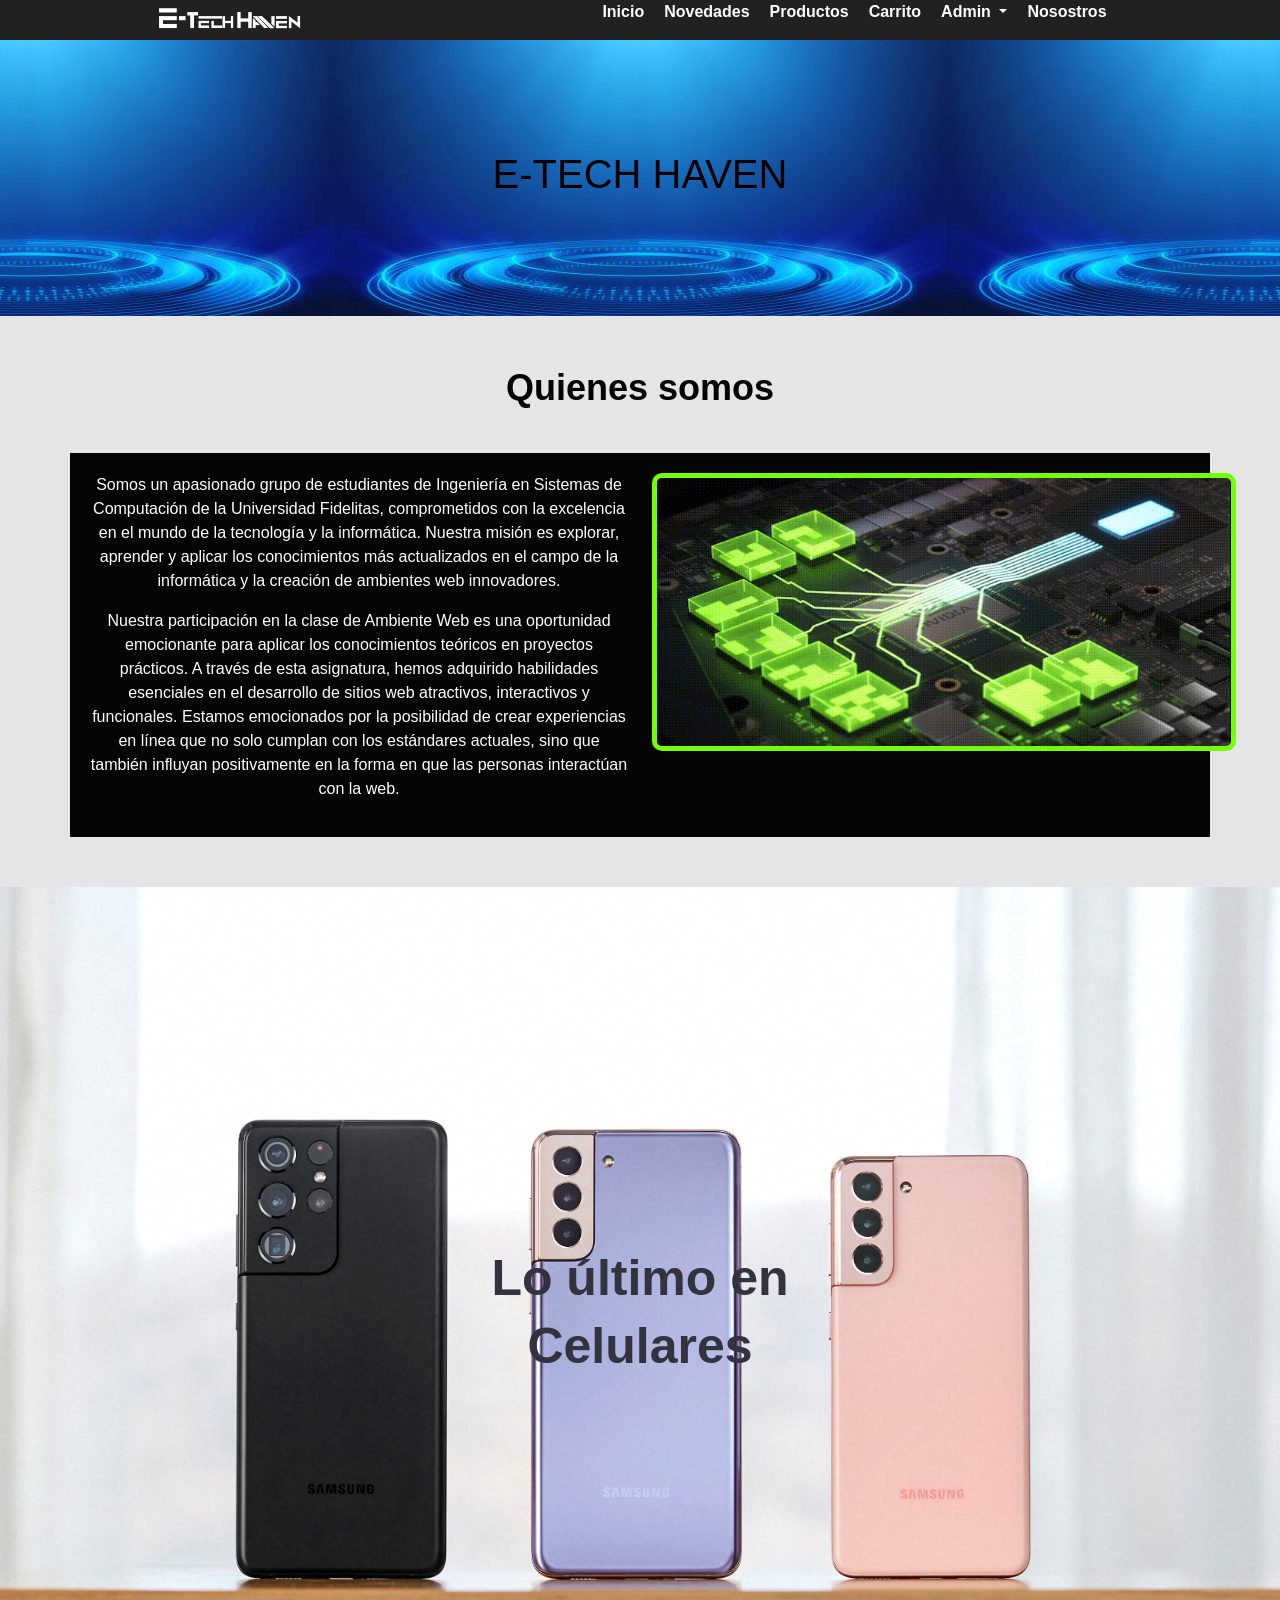
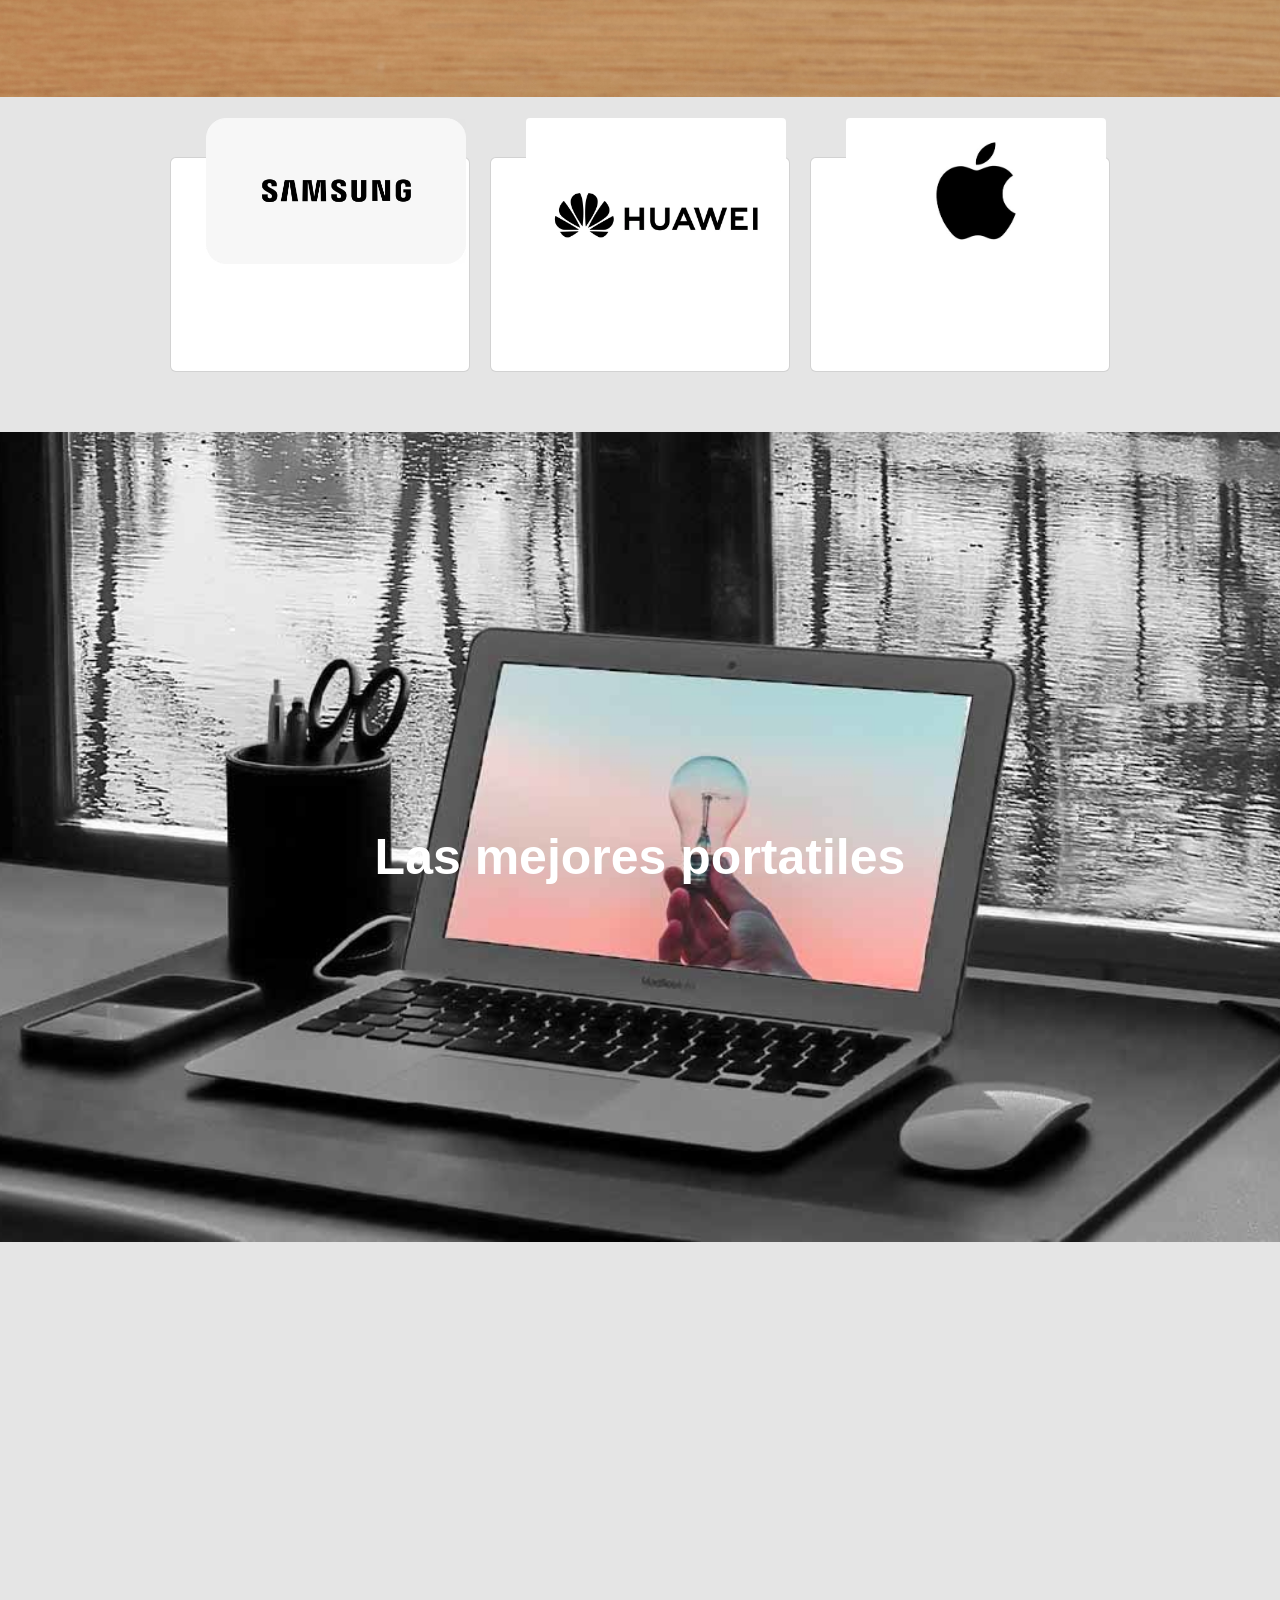
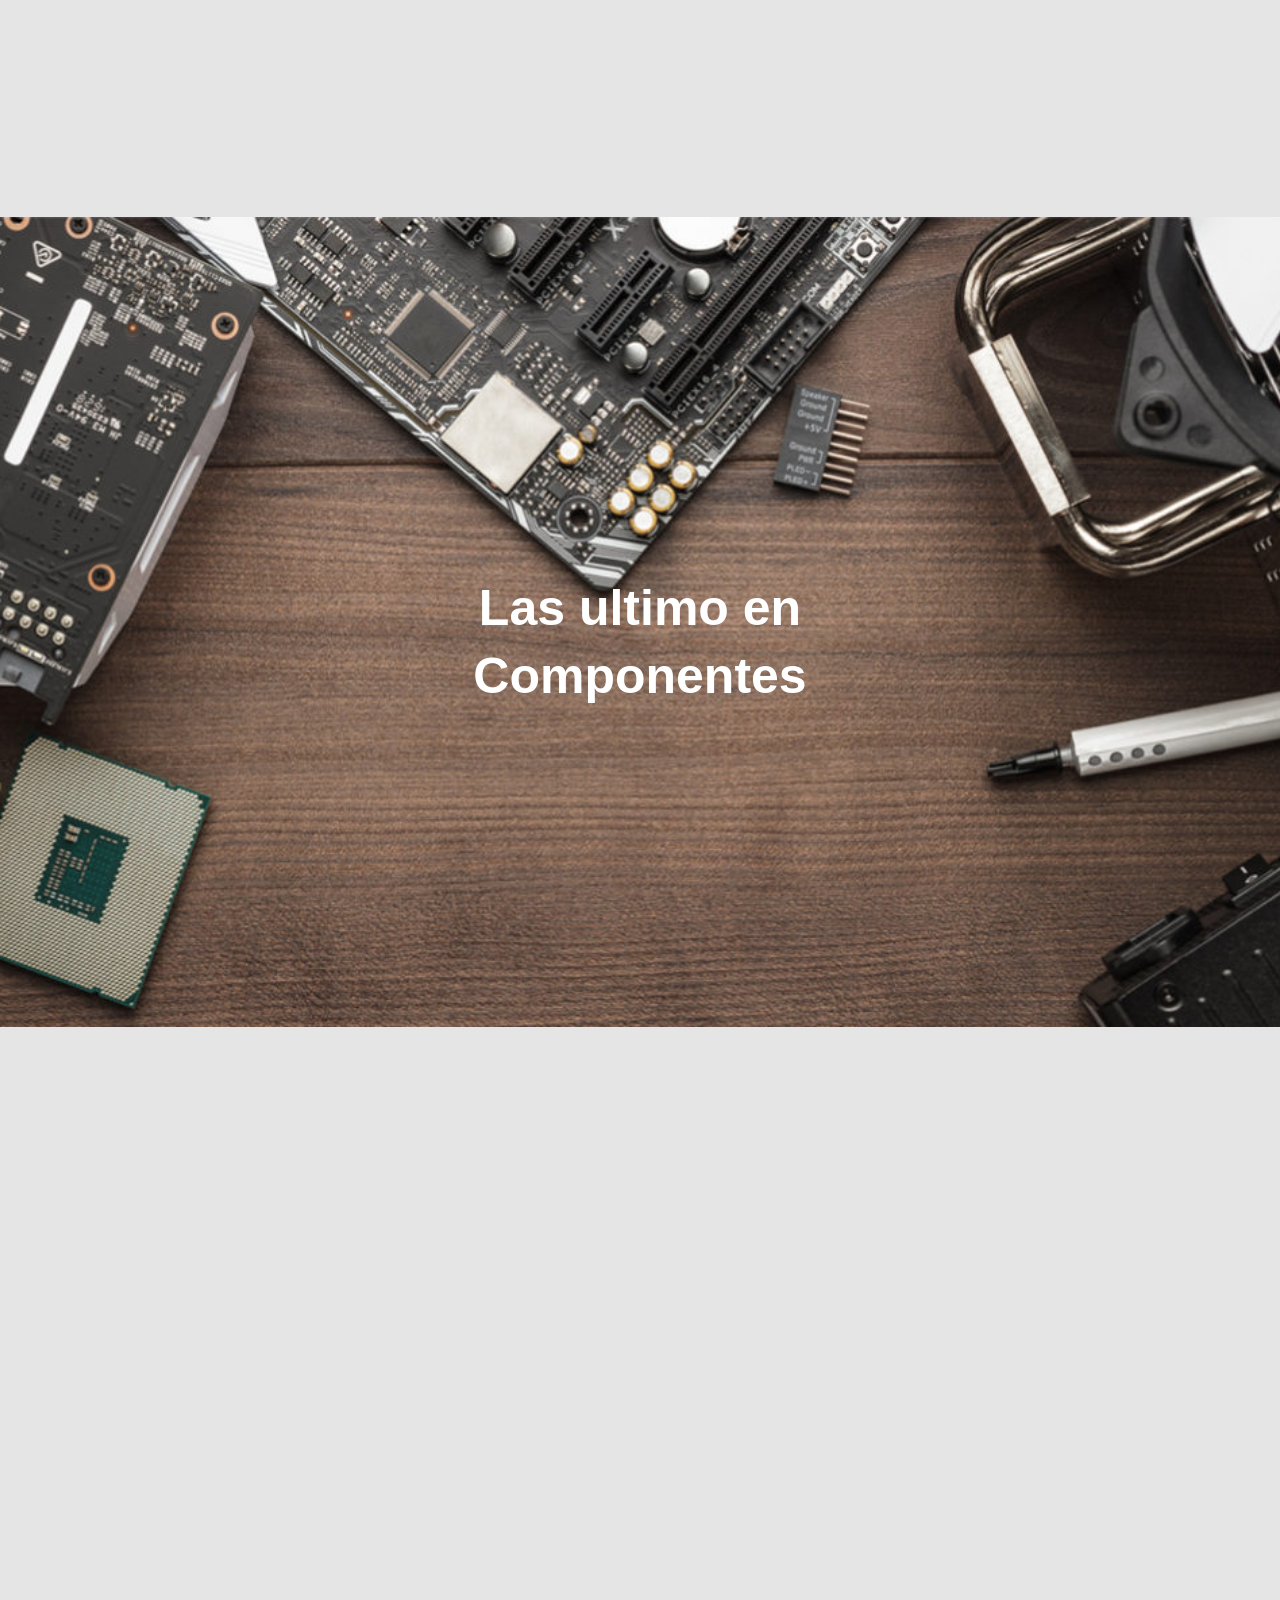
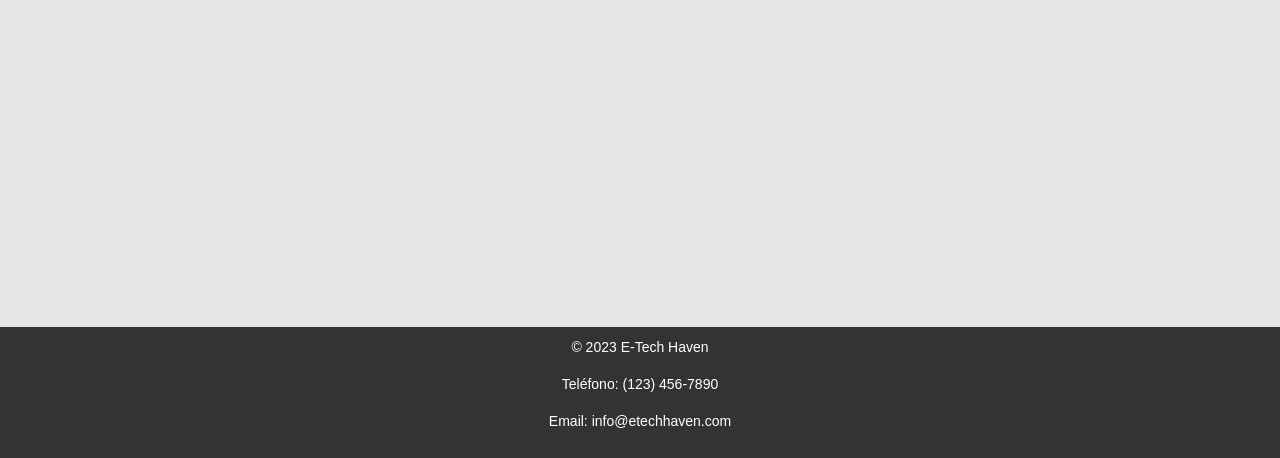
==== index.html @ 0e8ee2e8 "." ====
<!DOCTYPE html>
<html>

<head>
    <meta charset="UTF-8">
    <meta name="viewport" content="width=device-width, initial-scale=1.0">
    <title>E-TECH HAVEN</title>
    <link href="https://cdn.jsdelivr.net/npm/bootstrap@5.3.2/dist/css/bootstrap.min.css" rel="stylesheet"
        integrity="sha384-T3c6CoIi6uLrA9TneNEoa7RxnatzjcDSCmG1MXxSR1GAsXEV/Dwwykc2MPK8M2HN" crossorigin="anonymous">
    <link rel="stylesheet" href="css/style.css">
</head>

<body>
    <header>
        <nav>
            <div class="logo">
                <img src="images/logo.png" alt="Logo">
            </div>
            <ul class="menu">
                <li><a href="index.html">Inicio</a></li>
                <li><a href="novedadez.html">Novedades</a></li>
                <li><a href="mostrar_productos.php">Productos</a></li>
                <li><a href="carrito.php">Carrito</a></li>
                <li class="nav-item dropdown">
                    <a class="nav-link dropdown-toggle" href="#" role="button" data-bs-toggle="dropdown"
                        aria-expanded="false">
                        Admin
                    </a>
                    <ul class="dropdown-menu">
                        <li><a class="dropdown-item" href="productos.php">Productos</a></li>
                        <li><a class="dropdown-item" href="categorias.php">Categorias</a></li>
                    </ul>
                </li>
                <li><a href="nosostros.html">Nosostros</a></li>
            </ul>
        </nav>
    </header>

    
    <section class="slide">
        <div class="slide-content">
            <h1>E-TECH HAVEN</h1>
        </div>
    </section>
    <section class="about">
        <h2>Quienes somos</h2>
        <br>
        <div class="container">
            <div class="row">
                <div class="col-6">
                    <p>Somos un apasionado grupo de estudiantes de Ingeniería en Sistemas de Computación de la
                        Universidad Fidelitas, comprometidos con la excelencia en el mundo de la tecnología y la
                        informática. Nuestra misión es explorar, aprender y aplicar los conocimientos más actualizados
                        en el campo de la informática y la creación de ambientes web innovadores.</p>
                    <p>Nuestra participación en la clase de Ambiente Web es una oportunidad emocionante para aplicar los
                        conocimientos teóricos en proyectos prácticos. A través de esta asignatura, hemos adquirido
                        habilidades esenciales en el desarrollo de sitios web atractivos, interactivos y funcionales.
                        Estamos emocionados por la posibilidad de crear experiencias en línea que no solo cumplan con
                        los estándares actuales, sino que también influyan positivamente en la forma en que las personas
                        interactúan con la web.</p>
                </div>
                <div class="col-6">
                    <img src="images/gif.gif" alt="">
                </div>
            </div>
        </div>
    </section>
    <section>
        <div class="telefono">
            <br>
            <br>
            <h1>Lo último en</h1>
            <h1>Celulares</h1>
        </div>
    </section>
    <section class="boxt">
        <div class="containert">
            <div class="card">
                <div class="imgBx">
                    <img src="images/samsung.png" alt="">
                </div>
                <div class="content">
                    <p>
                        Estos dispositivos son conocidos por su diseño elegante,
                        innovadoras características tecnológicas y pantallas de alta resolución.
                    </p>
                    <p>
                        Samsung ofrece una amplia gama de modelos, desde teléfonos insignia de gama alta hasta opciones
                        más asequibles.
                    </p>
                </div>
            </div>

            <div class="card">
                <div class="imgBx">
                    <img src="images/huawei.png" alt="">
                </div>
                <div class="content">
                    <p>
                        Estos teléfonos son conocidos por su innovación tecnológica y una amplia variedad de
                        características.
                        Se destacan por su énfasis en la fotografía, con cámaras de alta capacidades avanzadas de
                        procesamiento de imágenes.
                    </p>
                </div>
            </div>

            <div class="card">
                <div class="imgBx">
                    <img src="images/apple.png" alt="">
                </div>
                <div class="content">
                    <p>
                        Los iPhones son conocidos por su diseño elegante y su sistema operativo exclusivo, iOS.
                        Estos dispositivos son ampliamente reconocidos por su calidad de construcción, hardware de alto
                        rendimiento y una amplia gama de características que hacen que sean muy populares en todo el
                        mundo.
                    </p>
                </div>
            </div>
        </div>
    </section>
    <section>
        <div class="portatil">
            <br>
            <br>
            <h1>Las mejores portatiles</h1>
        </div>
    </section>
    <section class="hero-section">
        <div class="port-grid">
            <a class="port" href="#">
                <div class="port__background"
                    style="background-image: url(https://static.brusheezy.com/system/resources/previews/000/004/863/non_2x/hp-logo-photoshop-psds.jpg)">
                </div>
                <div class="port__content">
                    <h3 class="port__heading"></h3>
                </div>
            </a>
            <a class="port" href="#">
                <div class="port__background"
                    style="background-image: url(https://w0.peakpx.com/wallpaper/492/146/HD-wallpaper-lenovo-black-logo-black-n-white-lenovo-logo-lenovo-type-logo-white-logo.jpg)">
                </div>
                <div class="port__content">
                    <h3 class="port__heading"></h3>
                </div>
            </a>
            <a class="port" href="#">
                <div class="port__background"
                    style="background-image: url(https://i.dell.com/sites/csimages/App-Merchandizing_esupport_flatcontent_Images/all/dell-logo-screen.png)">
                </div>
                <div class="port__content">
                    <h3 class="port__heading"></h3>
                </div>
                </li>
                <a class="port" href="#">
                    <div class="port__background"
                        style="background-image: url(https://images-wixmp-ed30a86b8c4ca887773594c2.wixmp.com/f/1a00b67a-b94a-48a9-9a35-ba46993c0dc3/d21wttr-677eedcc-be12-4f4b-8947-de6a62394915.png?token=eyJ0eXAiOiJKV1QiLCJhbGciOiJIUzI1NiJ9.[base64].oIhrZxisJorrKA6gY7p1yDkV8rWsJMSzm_G8IvUXMno)">
                    </div>
                    <div class="port__content">
                        <h3 class="port__heading"></h3>
                    </div>
                </a>
                <div>
    </section>
    <section>
        <div class="componentes">
            <br>
            <br>
            <h1>Las ultimo en </h1>
            <h1>Componentes</h1>
        </div>
    </section>

    <section class="galeria">
        <br>
        <br>
        <br>
        <br>
        <br>
        <br>
        <br>
        <br>
        <br>
        <br>

        <div class="box">
            <span style="--i:1;"><img
                    src="https://i0.wp.com/i.ibb.co/CH8rZbj/AMD-RYZEN-5-4500-WITH-WRAITH-STEALTH-CO-3-RD-3-6-GHZ.jpg?resize=10000&w=10000"
                    alt=""></span>
            <span style="--i:2;"><img
                    src="https://i2.wp.com/i.ibb.co/1z81qj5/Nz-U4-Y2-Rl-OD-1000x1000-1.jpg?resize=10000&w=10000"
                    alt=""></span>
            <span style="--i:3;"><img
                    src="https://i2.wp.com/i.ibb.co/x3hm78x/HD-INTERNO-1-TB-3-5-WD-BLUE-WD10-EZEX.webp?resize=10000&w=10000"
                    alt=""></span>
            <span style="--i:4;"><img
                    src="https://i2.wp.com/i.ibb.co/m4nKQhn/71-KNva9w-Gu-L-AC-UL600-SR600-600-1.jpg?resize=10000&w=10000"
                    alt=""></span>
            <span style="--i:5;"><img
                    src="https://i2.wp.com/i.ibb.co/L0ymPcN/ee4519755284197fb566e19645b4f3e0.jpg?resize=10000&w=10000"
                    alt=""></span>
            <span style="--i:6;"><img
                    src="https://i0.wp.com/i.ibb.co/HzF9gcS/patriot-memoria-ram-viper-steel-cl18-64gb-2x32gb-ddr4-3200mhz.jpg?resize=10000&w=10000"
                    alt=""></span>
            <span style="--i:7;"><img src="https://www.techzilla.cr/wp-content/uploads/2023/01/TV0981.jpg"
                    alt=""></span>
            <span style="--i:8;"><img
                    src="https://i2.wp.com/i.ibb.co/2508fSc/FUENTE-DE-PODER-COOLER-MASTER-GOLG-700-W-80-GOLD-ATX.webp?resize=10000&w=10000"
                    alt=""></span>
        </div>
    </section>
    </section>
    <footer class="footer">
        <p>&#169; 2023 E-Tech Haven</p>
        <p>Teléfono: (123) 456-7890</p>
        <p>Email: info@etechhaven.com</p>
    </footer>

    <script src="https://cdn.jsdelivr.net/npm/bootstrap@5.3.2/dist/js/bootstrap.bundle.min.js"
        integrity="sha384-C6RzsynM9kWDrMNeT87bh95OGNyZPhcTNXj1NW7RuBCsyN/o0jlpcV8Qyq46cDfL"
        crossorigin="anonymous"></script>
</body>

</html>
---- css/style.css ----
* {
    margin: 0;
    padding: 0;
    box-sizing: border-box;
}

body {
    font-family: Verdana, Geneva, Tahoma, sans-serif;
    background-color: rgba(229,229,229, 1);
}

header {
    background-color: #222020;
    color: #ffffff;
}

nav {
    padding: 0 20px;
    display: flex;
    justify-content: space-around;
    align-items: center;
}

.logo img {
    width: 150px;
}

.menu {
    list-style: none;
    display: flex;
    justify-content: center;
}

.menu li {
    margin-right: 20px;
}

.menu a {
    text-decoration: none;
    color: #ffffff;
    font-weight: bold;
}

.dropdown-menu {
    display: none;
    position: absolute;
    background-color: #333;
    min-width: 160px;
    z-index: 1;
  }
  
  .dropdown-menu a {
    color: #fff;
    padding: 12px;
    display: block;
    text-decoration: none;
  }
  
  .dropdown:hover .dropdown-menu {
    display: block;
  }

.slide {
    background-image: url('../images/fndo.png');
    background-position: center;
    color: #000000;
    text-align: center;
    padding: 100px 0;
}

.slide-content {
    margin: 0;
    padding: 10px;
}

.about {
    padding: 50px;
    text-align: center;
}

.container {
    background-color: #050505;
    padding: 20px;
    display: flex;
    justify-content: center;
    align-items: center;
}

.col-6 {
    color: #ffffff;
    text-align: center;
}

.col-6 img {
    width: 584px;
    height: 278px;
    border-radius: 10px;
    border: 5px solid #73ff00;
}

.telefono {
    background-image: url('../images/telefono.png');
    background-size: cover;
    background-position: center;
    text-align: center;
    height: 90vh;
    display: flex;
    flex-direction: column;
    justify-content: center;
    align-items: center;
    color: #fff;
}

.telefono h1 {
    font-size: 50px;
    font-weight: bold;
    color: #33323f;

}

.portt {
    color: #ffffff;
    display: flex;
    justify-content: center;
    align-items: center;
    height: 80vh;
}

.boxt {
    display: flex;
    justify-content: center;
    align-items: center;
    background: rgba(229,229,229, 1);
}

.containert {
    position: relative;
    width: 1100px;
    display: flex;
    justify-content: center;
    align-items: center;
    flex-wrap: wrap;
    padding: 30px;
}
.containert .card {
    position: relative;
    max-width: 300px;
    height: 215px;
    background-color: #ffffff;
    margin: 30px 10px;
    padding: 20px 15px;
    display: flex;
    flex-direction: column;
    box-shadow: 0 5px 202px rgba(0,0,0,0,5);
    transition: 0.3s ease-in-out;
}
.containert .card:hover {
    height: 420px;
}
.containert .card .imgBx {
    position: relative;
    width: 260px;
    height: 260px;
    top: -60px;
    left: 20px;
    z-index: 1;
    box-shadow: 0 5px 20px rgba(0,0,0,0,5);
}
.containert .card .imgBx img {
    max-width: 100%;
    border-radius: 4px;
}
.containert .card .content {
    position: relative;
    margin-top: -140px;
    padding: 10px 15px;
    text-align: center;
    color: #111;
    visibility: hidden;
    opacity: 0;
    transition: 0.3s ease-in-out;
}
.containert .card:hover .content {
    visibility: visible;
    opacity: 1;
    margin-top: -40px;
    transition-delay: 0.3s;
}

.portatil {
    background-image: url('../images/portatil.png');
    background-size: cover;
    background-position: center;
    text-align: center;
    height: 90vh;
    display: flex;
    flex-direction: column;
    justify-content: center;
    align-items: center;
    color: #fff;
}

.portatil h1 {
    font-size: 50px;
    font-weight: bold;
    color: #ffffff;

}

.hero-section{
    --background-dark: #2d3548;
    --text-light: rgba(255,255,255,0.6);
    --text-lighter: rgba(255,255,255,0.9);
    --spacing-s: 8px;
    --spacing-m: 16px;
    --spacing-l: 24px;
    --spacing-xl: 32px;
    --spacing-xxl: 64px;
    --width-container: 1200px;
    align-items: flex-start;
    background-image: radial-gradient(circle at 50% 50%, rgba(229,229,229, 1) 20%, rgba(229,229,229, 1));
    display: flex;
    min-height: 100%;
    justify-content: center;
    padding: var(--spacing-xxl) var(--spacing-l);
  }
  
  .port-grid{
    display: grid;
    grid-template-columns: repeat(1, 1fr);
    grid-column-gap: var(--spacing-l);
    grid-row-gap: var(--spacing-l);
    max-width: var(--width-container);
    width: 100%;
  }
  
  @media(min-width: 540px){
    .port-grid{
      grid-template-columns: repeat(2, 1fr); 
    }
  }
  
  @media(min-width: 960px){
    .port-grid{
      grid-template-columns: repeat(4, 1fr); 
    }
  }
  
  .port{
    list-style: none;
    position: relative;
  }
  
  .port:before{
    content: '';
    display: block;
    padding-bottom: 150%;
    width: 100%;
  }
  
  .port__background{
    background-size: cover;
    background-position: center;
    border-radius: var(--spacing-l);
    bottom: 0;
    filter: brightness(0.75) 
    saturate(1.2) contrast(0.85);
    left: 0;
    position: absolute;
    right: 0;
    top: 0;
    transform-origin: center; transform: scale(1) translateZ(0);
    transition: 
      filter 200ms linear,
      transform 200ms linear;
  }
  
  .port:hover .port__background{
    transform: scale(1.05) translateZ(0);
  }
  
  .port-grid:hover > .port:not(:hover) .port__background{
    filter: brightness(0.5) saturate(0) contrast(1.2) blur(20px);
  }
  
  .port__content{
    left: 0;
    padding: var(--spacing-l);
    position: absolute;
    top: 0;
  }
  
  .port__category{
    color: var(--text-light);
    font-size: 0.9rem;
    margin-bottom: var(--spacing-s);
    text-transform: uppercase;
  }
  
  .port__heading{
    color: var(--text-lighter);
    font-size: 1.9rem;
    text-shadow: 2px 2px 20px rgba(0,0,0,0.2);
    line-height: 1.4;
    word-spacing: 100vw;
  }

  .componentes {
    background-image: url('../images/componentes.png');
    background-size: cover;
    background-position: center;
    text-align: center;
    height: 90vh;
    display: flex;
    flex-direction: column;
    justify-content: center;
    align-items: center;
    color: #fff;
}

.componentes h1 {
    font-size: 50px;
    font-weight: bold;
    color: #ffffff;

}

.galeria {
    display: flex;
    flex-direction: column;
    align-items: center;
    min-height: 100vh;
    background: url(../img/pexels-eberhard-grossgasteiger-1421903.jpg);
    background-size: cover;
}

h2 {
    text-align: center;
    color: #030303;
    font-size: 36px;
    font-weight: bold;
    margin-bottom: 20px;
}


.box {
    position: relative;
    width: 200px;
    height: 200px;
    transform-style: preserve-3d;
    animation: animate 20s linear infinite;
}

@keyframes animate {
    0% {
        transform: perspective(1000px) rotateY(0deg);
    }

    100% {
        transform: perspective(1000px) rotateY(360deg);
    }
}

.box span {
    position: absolute;
    top: 0;
    left: 0;
    width: 100%;
    height: 100%;
    transform-origin: center;
    transform-style: preserve-3d;
    transform: rotateY(calc(var(--i)* 45deg)) translateZ(400px);
    -webkit-box-reflect: below 0px linear-gradient(transparent, transparent, #0004);
}

.box span img {
    position: absolute;
    top: 0;
    left: 0;
    width: 100%;
    height: 100%;
    object-fit: cover;
}

.footer{
    text-align: center;
    color: #fff;
    background-color: #333333;
    font-size: 14px;
    padding: 10px;
}
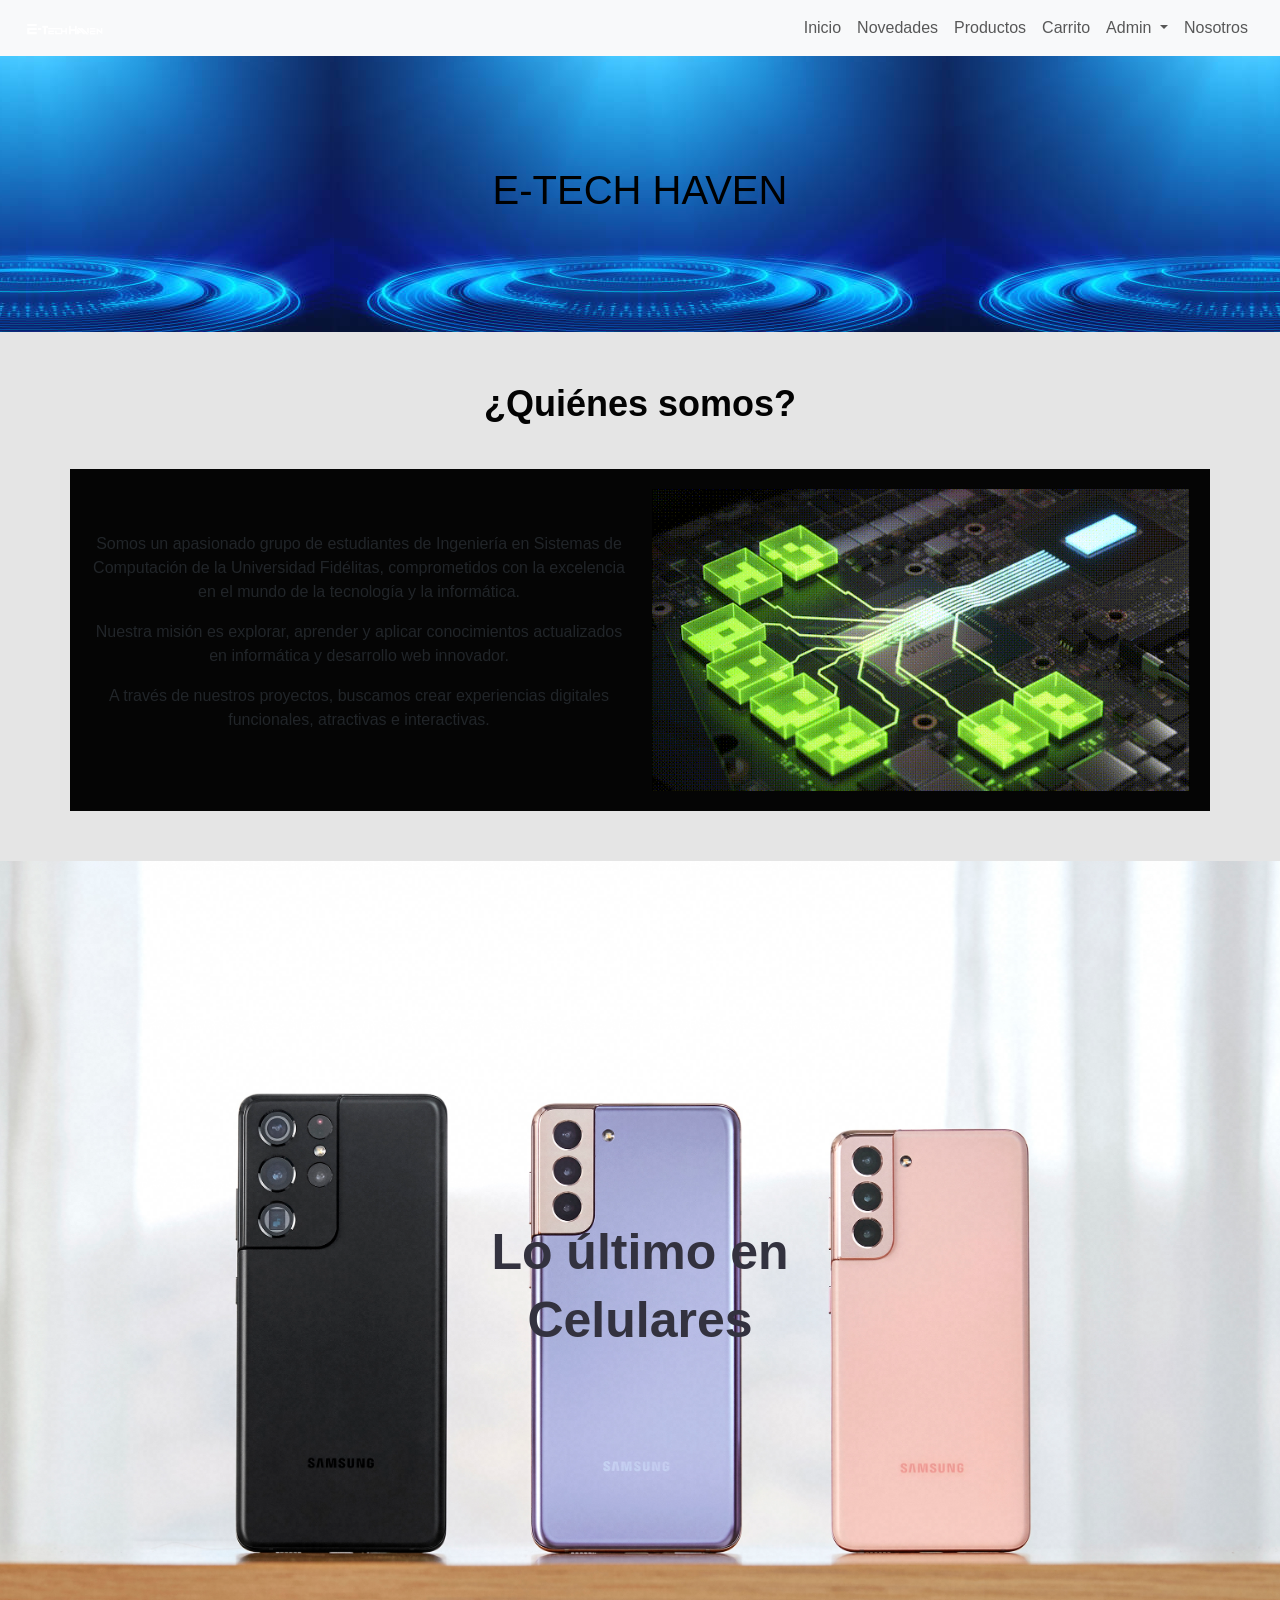
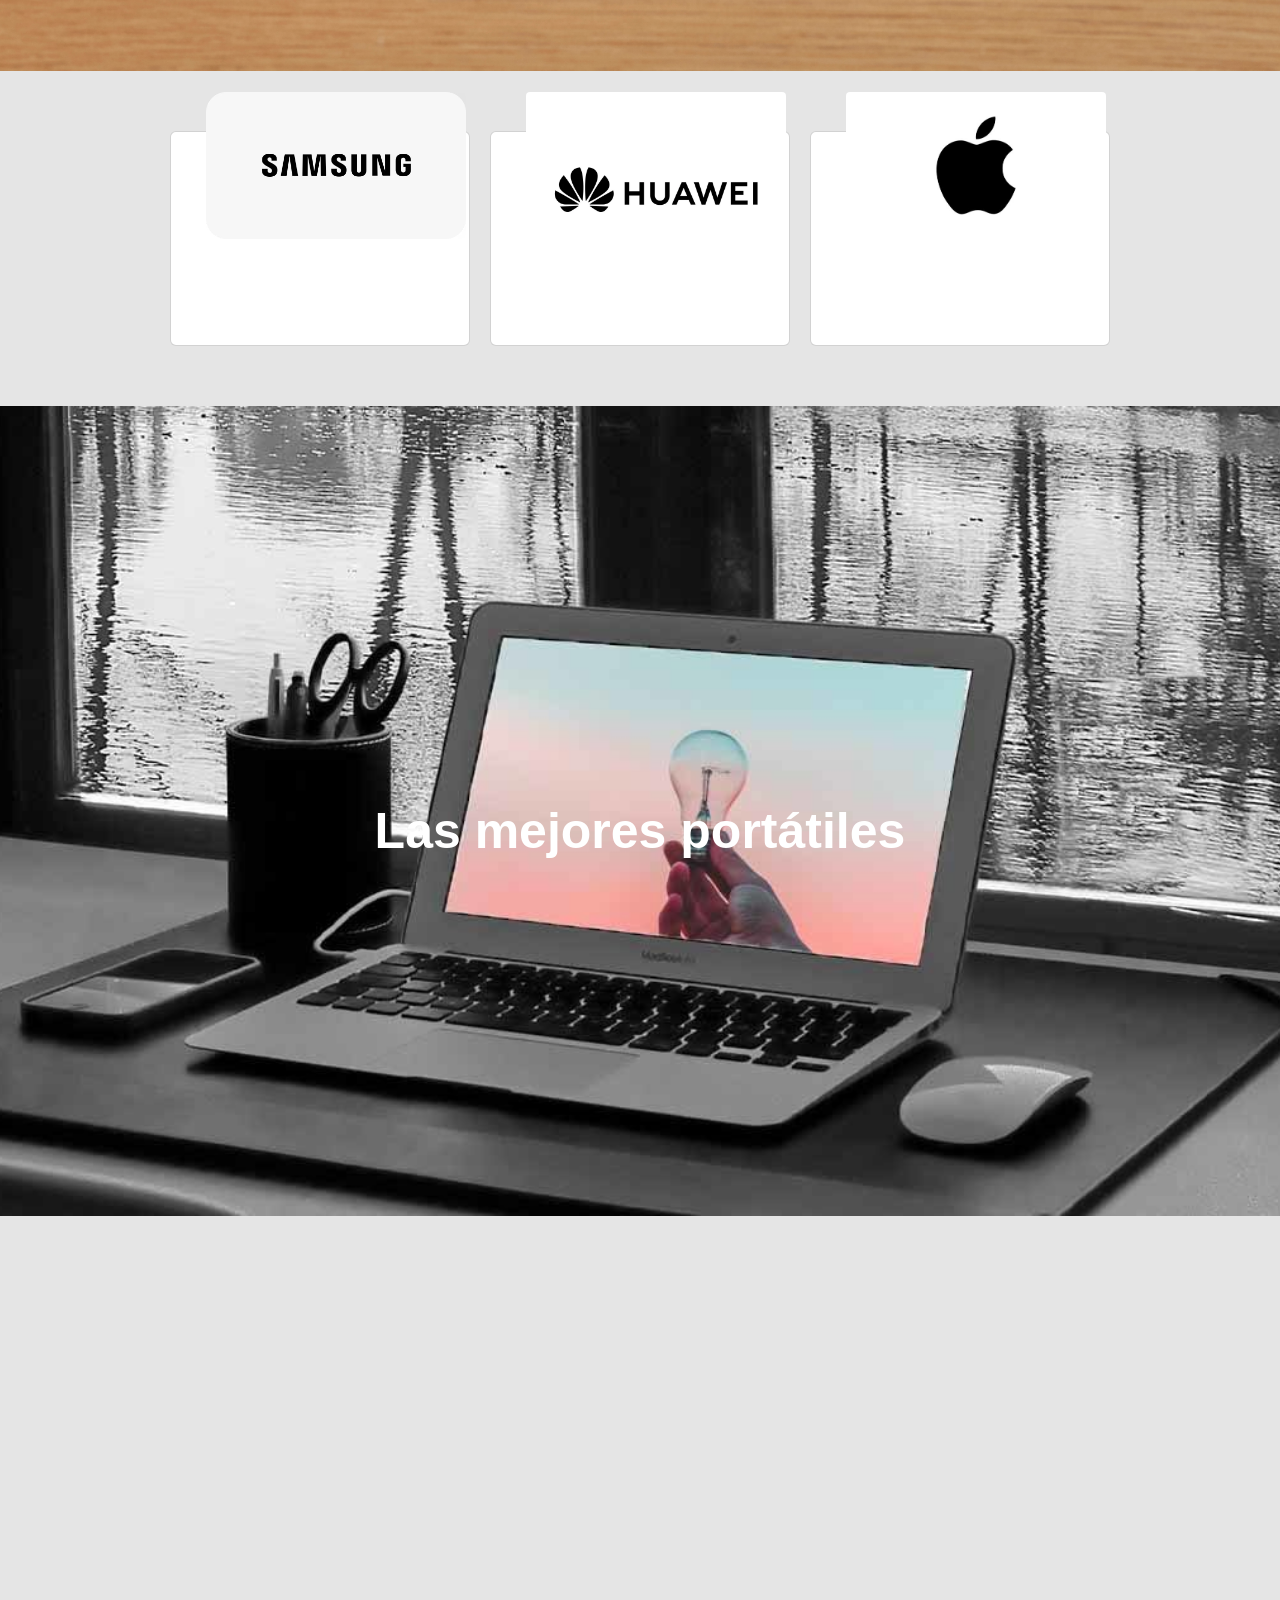
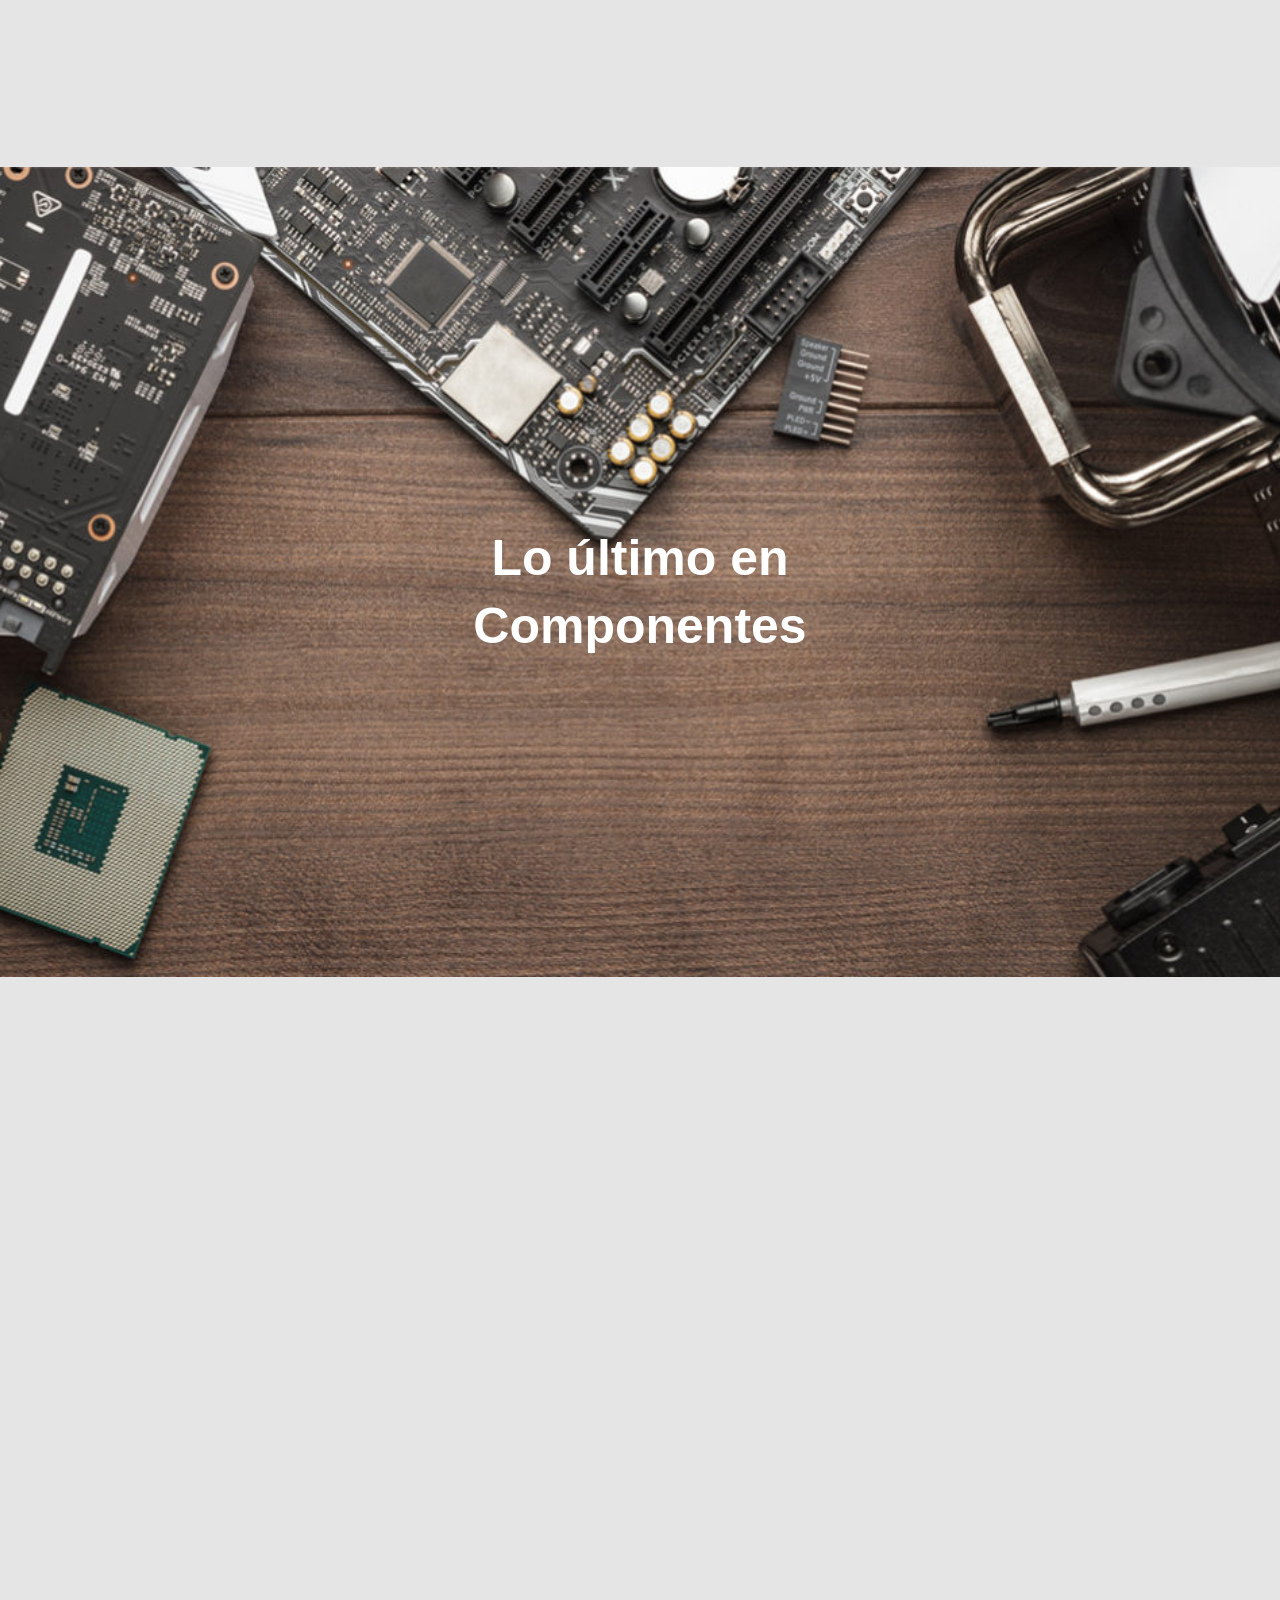
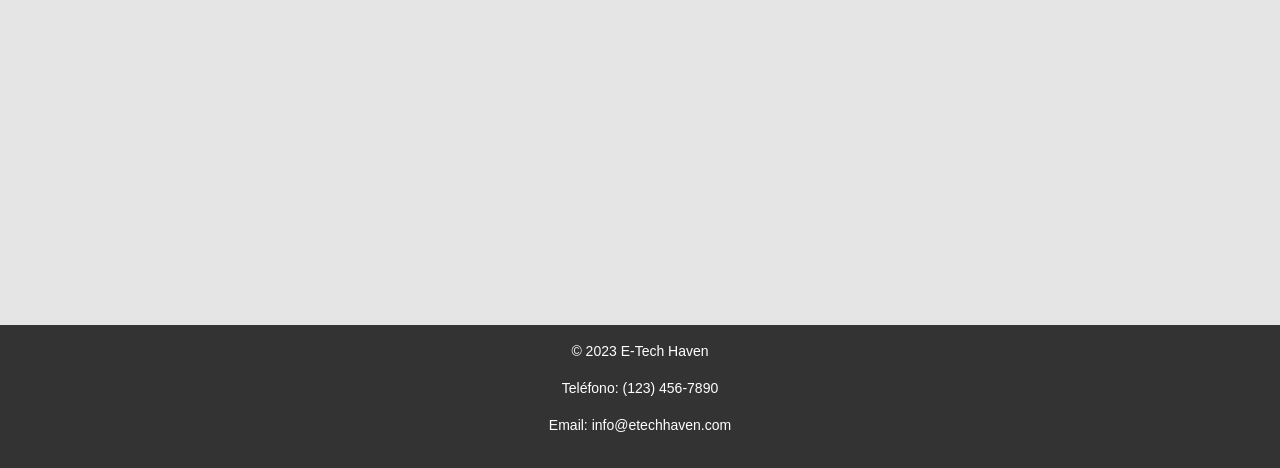
==== commit b6f492e0: "refactor(frontend): replace PHP pages with static HTML views" ====
--- a/index.html
+++ b/index.html
@@ -1,225 +1,314 @@
 <!DOCTYPE html>
-<html>
+<html lang="es">
 
 <head>
     <meta charset="UTF-8">
     <meta name="viewport" content="width=device-width, initial-scale=1.0">
-    <title>E-TECH HAVEN</title>
-    <link href="https://cdn.jsdelivr.net/npm/bootstrap@5.3.2/dist/css/bootstrap.min.css" rel="stylesheet"
-        integrity="sha384-T3c6CoIi6uLrA9TneNEoa7RxnatzjcDSCmG1MXxSR1GAsXEV/Dwwykc2MPK8M2HN" crossorigin="anonymous">
+    <title>E-Tech Haven</title>
+
+    <!-- Bootstrap -->
+    <link href="https://cdn.jsdelivr.net/npm/bootstrap@5.3.2/dist/css/bootstrap.min.css"
+        rel="stylesheet">
+
+    <!-- CSS -->
     <link rel="stylesheet" href="css/style.css">
 </head>
 
 <body>
+
+    <!-- Header -->
     <header>
-        <nav>
-            <div class="logo">
-                <img src="images/logo.png" alt="Logo">
-            </div>
-            <ul class="menu">
-                <li><a href="index.html">Inicio</a></li>
-                <li><a href="novedadez.html">Novedades</a></li>
-                <li><a href="mostrar_productos.php">Productos</a></li>
-                <li><a href="carrito.php">Carrito</a></li>
-                <li class="nav-item dropdown">
-                    <a class="nav-link dropdown-toggle" href="#" role="button" data-bs-toggle="dropdown"
-                        aria-expanded="false">
-                        Admin
-                    </a>
-                    <ul class="dropdown-menu">
-                        <li><a class="dropdown-item" href="productos.php">Productos</a></li>
-                        <li><a class="dropdown-item" href="categorias.php">Categorias</a></li>
-                    </ul>
-                </li>
-                <li><a href="nosostros.html">Nosostros</a></li>
-            </ul>
+        <nav class="navbar navbar-expand-lg navbar-light bg-light px-4">
+
+            <!-- Logo -->
+            <a class="navbar-brand" href="index.html">
+                <img src="images/logo.png" alt="Logo" width="80">
+            </a>
+
+            <!-- Responsive -->
+            <button class="navbar-toggler"
+                type="button"
+                data-bs-toggle="collapse"
+                data-bs-target="#navbarMenu">
+
+                <span class="navbar-toggler-icon"></span>
+            </button>
+
+            <!-- Menú -->
+            <div class="collapse navbar-collapse" id="navbarMenu">
+                <ul class="navbar-nav ms-auto">
+
+                    <li class="nav-item">
+                        <a class="nav-link" href="index.html">
+                            Inicio
+                        </a>
+                    </li>
+
+                    <li class="nav-item">
+                        <a class="nav-link" href="novedades.html">
+                            Novedades
+                        </a>
+                    </li>
+
+                    <li class="nav-item">
+                        <a class="nav-link" href="productos.html">
+                            Productos
+                        </a>
+                    </li>
+
+                    <li class="nav-item">
+                        <a class="nav-link" href="carrito.html">
+                            Carrito
+                        </a>
+                    </li>
+
+                    <!-- Admin -->
+                    <li class="nav-item dropdown">
+                        <a class="nav-link dropdown-toggle"
+                            href="#"
+                            role="button"
+                            data-bs-toggle="dropdown">
+
+                            Admin
+                        </a>
+
+                        <ul class="dropdown-menu">
+                            <li>
+                                <a class="dropdown-item"
+                                    href="admin-productos.html">
+                                    Productos
+                                </a>
+                            </li>
+
+                            <li>
+                                <a class="dropdown-item"
+                                    href="admin-categorias.html">
+                                    Categorías
+                                </a>
+                            </li>
+                        </ul>
+                    </li>
+
+                    <li class="nav-item">
+                        <a class="nav-link" href="nosotros.html">
+                            Nosotros
+                        </a>
+                    </li>
+
+                </ul>
+            </div>
         </nav>
     </header>
 
-    
+    <!-- Hero -->
     <section class="slide">
         <div class="slide-content">
             <h1>E-TECH HAVEN</h1>
         </div>
     </section>
+
+    <!-- Nosotros -->
     <section class="about">
-        <h2>Quienes somos</h2>
+        <h2>¿Quiénes somos?</h2>
         <br>
+
         <div class="container">
-            <div class="row">
-                <div class="col-6">
-                    <p>Somos un apasionado grupo de estudiantes de Ingeniería en Sistemas de Computación de la
-                        Universidad Fidelitas, comprometidos con la excelencia en el mundo de la tecnología y la
-                        informática. Nuestra misión es explorar, aprender y aplicar los conocimientos más actualizados
-                        en el campo de la informática y la creación de ambientes web innovadores.</p>
-                    <p>Nuestra participación en la clase de Ambiente Web es una oportunidad emocionante para aplicar los
-                        conocimientos teóricos en proyectos prácticos. A través de esta asignatura, hemos adquirido
-                        habilidades esenciales en el desarrollo de sitios web atractivos, interactivos y funcionales.
-                        Estamos emocionados por la posibilidad de crear experiencias en línea que no solo cumplan con
-                        los estándares actuales, sino que también influyan positivamente en la forma en que las personas
-                        interactúan con la web.</p>
-                </div>
-                <div class="col-6">
-                    <img src="images/gif.gif" alt="">
-                </div>
-            </div>
-        </div>
-    </section>
+            <div class="row align-items-center">
+
+                <div class="col-md-6">
+                    <p>
+                        Somos un apasionado grupo de estudiantes de Ingeniería en Sistemas de Computación
+                        de la Universidad Fidélitas, comprometidos con la excelencia en el mundo de la
+                        tecnología y la informática.
+                    </p>
+
+                    <p>
+                        Nuestra misión es explorar, aprender y aplicar conocimientos actualizados
+                        en informática y desarrollo web innovador.
+                    </p>
+
+                    <p>
+                        A través de nuestros proyectos, buscamos crear experiencias digitales
+                        funcionales, atractivas e interactivas.
+                    </p>
+                </div>
+
+                <div class="col-md-6 text-center">
+                    <img src="images/gif.gif"
+                        alt="Tecnología"
+                        class="img-fluid">
+                </div>
+
+            </div>
+        </div>
+    </section>
+
+    <!-- Celulares -->
     <section>
-        <div class="telefono">
-            <br>
-            <br>
+        <div class="telefono text-center">
+            <br><br>
             <h1>Lo último en</h1>
             <h1>Celulares</h1>
         </div>
     </section>
+
     <section class="boxt">
         <div class="containert">
+
+            <!-- Samsung -->
             <div class="card">
                 <div class="imgBx">
-                    <img src="images/samsung.png" alt="">
-                </div>
+                    <img src="images/samsung.png" alt="Samsung">
+                </div>
+
                 <div class="content">
                     <p>
-                        Estos dispositivos son conocidos por su diseño elegante,
-                        innovadoras características tecnológicas y pantallas de alta resolución.
-                    </p>
-                    <p>
-                        Samsung ofrece una amplia gama de modelos, desde teléfonos insignia de gama alta hasta opciones
-                        más asequibles.
-                    </p>
-                </div>
-            </div>
-
+                        Dispositivos reconocidos por su diseño elegante,
+                        innovación tecnológica y pantallas de alta calidad.
+                    </p>
+
+                    <p>
+                        Samsung ofrece opciones premium y modelos accesibles
+                        para distintos usuarios.
+                    </p>
+                </div>
+            </div>
+
+            <!-- Huawei -->
             <div class="card">
                 <div class="imgBx">
-                    <img src="images/huawei.png" alt="">
-                </div>
+                    <img src="images/huawei.png" alt="Huawei">
+                </div>
+
                 <div class="content">
                     <p>
-                        Estos teléfonos son conocidos por su innovación tecnológica y una amplia variedad de
-                        características.
-                        Se destacan por su énfasis en la fotografía, con cámaras de alta capacidades avanzadas de
-                        procesamiento de imágenes.
-                    </p>
-                </div>
-            </div>
-
+                        Teléfonos destacados por su innovación y enfoque en
+                        fotografía móvil con cámaras avanzadas.
+                    </p>
+                </div>
+            </div>
+
+            <!-- Apple -->
             <div class="card">
                 <div class="imgBx">
-                    <img src="images/apple.png" alt="">
-                </div>
+                    <img src="images/apple.png" alt="Apple">
+                </div>
+
                 <div class="content">
                     <p>
-                        Los iPhones son conocidos por su diseño elegante y su sistema operativo exclusivo, iOS.
-                        Estos dispositivos son ampliamente reconocidos por su calidad de construcción, hardware de alto
-                        rendimiento y una amplia gama de características que hacen que sean muy populares en todo el
-                        mundo.
-                    </p>
-                </div>
-            </div>
-        </div>
-    </section>
+                        Los iPhone son reconocidos por su diseño elegante,
+                        alto rendimiento y el ecosistema exclusivo de iOS.
+                    </p>
+                </div>
+            </div>
+
+        </div>
+    </section>
+
+    <!-- Portátiles -->
     <section>
-        <div class="portatil">
-            <br>
-            <br>
-            <h1>Las mejores portatiles</h1>
-        </div>
-    </section>
+        <div class="portatil text-center">
+            <br><br>
+            <h1>Las mejores portátiles</h1>
+        </div>
+    </section>
+
     <section class="hero-section">
         <div class="port-grid">
+
             <a class="port" href="#">
                 <div class="port__background"
-                    style="background-image: url(https://static.brusheezy.com/system/resources/previews/000/004/863/non_2x/hp-logo-photoshop-psds.jpg)">
-                </div>
-                <div class="port__content">
-                    <h3 class="port__heading"></h3>
-                </div>
-            </a>
+                    style="background-image: url('https://static.brusheezy.com/system/resources/previews/000/004/863/non_2x/hp-logo-photoshop-psds.jpg');">
+                </div>
+            </a>
+
             <a class="port" href="#">
                 <div class="port__background"
-                    style="background-image: url(https://w0.peakpx.com/wallpaper/492/146/HD-wallpaper-lenovo-black-logo-black-n-white-lenovo-logo-lenovo-type-logo-white-logo.jpg)">
-                </div>
-                <div class="port__content">
-                    <h3 class="port__heading"></h3>
-                </div>
-            </a>
+                    style="background-image: url('https://w0.peakpx.com/wallpaper/492/146/HD-wallpaper-lenovo-black-logo-black-n-white-lenovo-logo-lenovo-type-logo-white-logo.jpg');">
+                </div>
+            </a>
+
             <a class="port" href="#">
                 <div class="port__background"
-                    style="background-image: url(https://i.dell.com/sites/csimages/App-Merchandizing_esupport_flatcontent_Images/all/dell-logo-screen.png)">
-                </div>
-                <div class="port__content">
-                    <h3 class="port__heading"></h3>
-                </div>
-                </li>
-                <a class="port" href="#">
-                    <div class="port__background"
-                        style="background-image: url(https://images-wixmp-ed30a86b8c4ca887773594c2.wixmp.com/f/1a00b67a-b94a-48a9-9a35-ba46993c0dc3/d21wttr-677eedcc-be12-4f4b-8947-de6a62394915.png?token=eyJ0eXAiOiJKV1QiLCJhbGciOiJIUzI1NiJ9.[base64].oIhrZxisJorrKA6gY7p1yDkV8rWsJMSzm_G8IvUXMno)">
-                    </div>
-                    <div class="port__content">
-                        <h3 class="port__heading"></h3>
-                    </div>
-                </a>
-                <div>
-    </section>
+                    style="background-image: url('https://i.dell.com/sites/csimages/App-Merchandizing_esupport_flatcontent_Images/all/dell-logo-screen.png');">
+                </div>
+            </a>
+
+            <a class="port" href="#">
+                <div class="port__background"
+                    style="background-image: url('https://images-wixmp-ed30a86b8c4ca887773594c2.wixmp.com/f/1a00b67a-b94a-48a9-9a35-ba46993c0dc3/d21wttr-677eedcc-be12-4f4b-8947-de6a62394915.png');">
+                </div>
+            </a>
+
+        </div>
+    </section>
+
+    <!-- Componentes -->
     <section>
-        <div class="componentes">
-            <br>
-            <br>
-            <h1>Las ultimo en </h1>
+        <div class="componentes text-center">
+            <br><br>
+            <h1>Lo último en</h1>
             <h1>Componentes</h1>
         </div>
     </section>
 
     <section class="galeria">
-        <br>
-        <br>
-        <br>
-        <br>
-        <br>
-        <br>
-        <br>
-        <br>
-        <br>
-        <br>
 
         <div class="box">
-            <span style="--i:1;"><img
-                    src="https://i0.wp.com/i.ibb.co/CH8rZbj/AMD-RYZEN-5-4500-WITH-WRAITH-STEALTH-CO-3-RD-3-6-GHZ.jpg?resize=10000&w=10000"
-                    alt=""></span>
-            <span style="--i:2;"><img
-                    src="https://i2.wp.com/i.ibb.co/1z81qj5/Nz-U4-Y2-Rl-OD-1000x1000-1.jpg?resize=10000&w=10000"
-                    alt=""></span>
-            <span style="--i:3;"><img
-                    src="https://i2.wp.com/i.ibb.co/x3hm78x/HD-INTERNO-1-TB-3-5-WD-BLUE-WD10-EZEX.webp?resize=10000&w=10000"
-                    alt=""></span>
-            <span style="--i:4;"><img
-                    src="https://i2.wp.com/i.ibb.co/m4nKQhn/71-KNva9w-Gu-L-AC-UL600-SR600-600-1.jpg?resize=10000&w=10000"
-                    alt=""></span>
-            <span style="--i:5;"><img
-                    src="https://i2.wp.com/i.ibb.co/L0ymPcN/ee4519755284197fb566e19645b4f3e0.jpg?resize=10000&w=10000"
-                    alt=""></span>
-            <span style="--i:6;"><img
-                    src="https://i0.wp.com/i.ibb.co/HzF9gcS/patriot-memoria-ram-viper-steel-cl18-64gb-2x32gb-ddr4-3200mhz.jpg?resize=10000&w=10000"
-                    alt=""></span>
-            <span style="--i:7;"><img src="https://www.techzilla.cr/wp-content/uploads/2023/01/TV0981.jpg"
-                    alt=""></span>
-            <span style="--i:8;"><img
-                    src="https://i2.wp.com/i.ibb.co/2508fSc/FUENTE-DE-PODER-COOLER-MASTER-GOLG-700-W-80-GOLD-ATX.webp?resize=10000&w=10000"
-                    alt=""></span>
-        </div>
-    </section>
-    </section>
-    <footer class="footer">
-        <p>&#169; 2023 E-Tech Haven</p>
+
+            <span style="--i:1;">
+                <img src="https://i0.wp.com/i.ibb.co/CH8rZbj/AMD-RYZEN-5-4500-WITH-WRAITH-STEALTH-CO-3-RD-3-6-GHZ.jpg"
+                    alt="Procesador">
+            </span>
+
+            <span style="--i:2;">
+                <img src="https://i2.wp.com/i.ibb.co/1z81qj5/Nz-U4-Y2-Rl-OD-1000x1000-1.jpg"
+                    alt="Componente">
+            </span>
+
+            <span style="--i:3;">
+                <img src="https://i2.wp.com/i.ibb.co/x3hm78x/HD-INTERNO-1-TB-3-5-WD-BLUE-WD10-EZEX.webp"
+                    alt="Disco duro">
+            </span>
+
+            <span style="--i:4;">
+                <img src="https://i2.wp.com/i.ibb.co/m4nKQhn/71-KNva9w-Gu-L-AC-UL600-SR600-600-1.jpg"
+                    alt="Hardware">
+            </span>
+
+            <span style="--i:5;">
+                <img src="https://i2.wp.com/i.ibb.co/L0ymPcN/ee4519755284197fb566e19645b4f3e0.jpg"
+                    alt="Componente PC">
+            </span>
+
+            <span style="--i:6;">
+                <img src="https://i0.wp.com/i.ibb.co/HzF9gcS/patriot-memoria-ram-viper-steel-cl18-64gb-2x32gb-ddr4-3200mhz.jpg"
+                    alt="RAM">
+            </span>
+
+            <span style="--i:7;">
+                <img src="https://www.techzilla.cr/wp-content/uploads/2023/01/TV0981.jpg"
+                    alt="GPU">
+            </span>
+
+            <span style="--i:8;">
+                <img src="https://i2.wp.com/i.ibb.co/2508fSc/FUENTE-DE-PODER-COOLER-MASTER-GOLG-700-W-80-GOLD-ATX.webp"
+                    alt="Fuente de poder">
+            </span>
+
+        </div>
+    </section>
+
+    <!-- Footer -->
+    <footer class="footer text-center mt-5 p-3">
+        <p>&copy; 2023 E-Tech Haven</p>
         <p>Teléfono: (123) 456-7890</p>
         <p>Email: info@etechhaven.com</p>
     </footer>
 
-    <script src="https://cdn.jsdelivr.net/npm/bootstrap@5.3.2/dist/js/bootstrap.bundle.min.js"
-        integrity="sha384-C6RzsynM9kWDrMNeT87bh95OGNyZPhcTNXj1NW7RuBCsyN/o0jlpcV8Qyq46cDfL"
-        crossorigin="anonymous"></script>
+    <!-- Bootstrap -->
+    <script src="https://cdn.jsdelivr.net/npm/bootstrap@5.3.2/dist/js/bootstrap.bundle.min.js"></script>
+
 </body>
 
 </html>
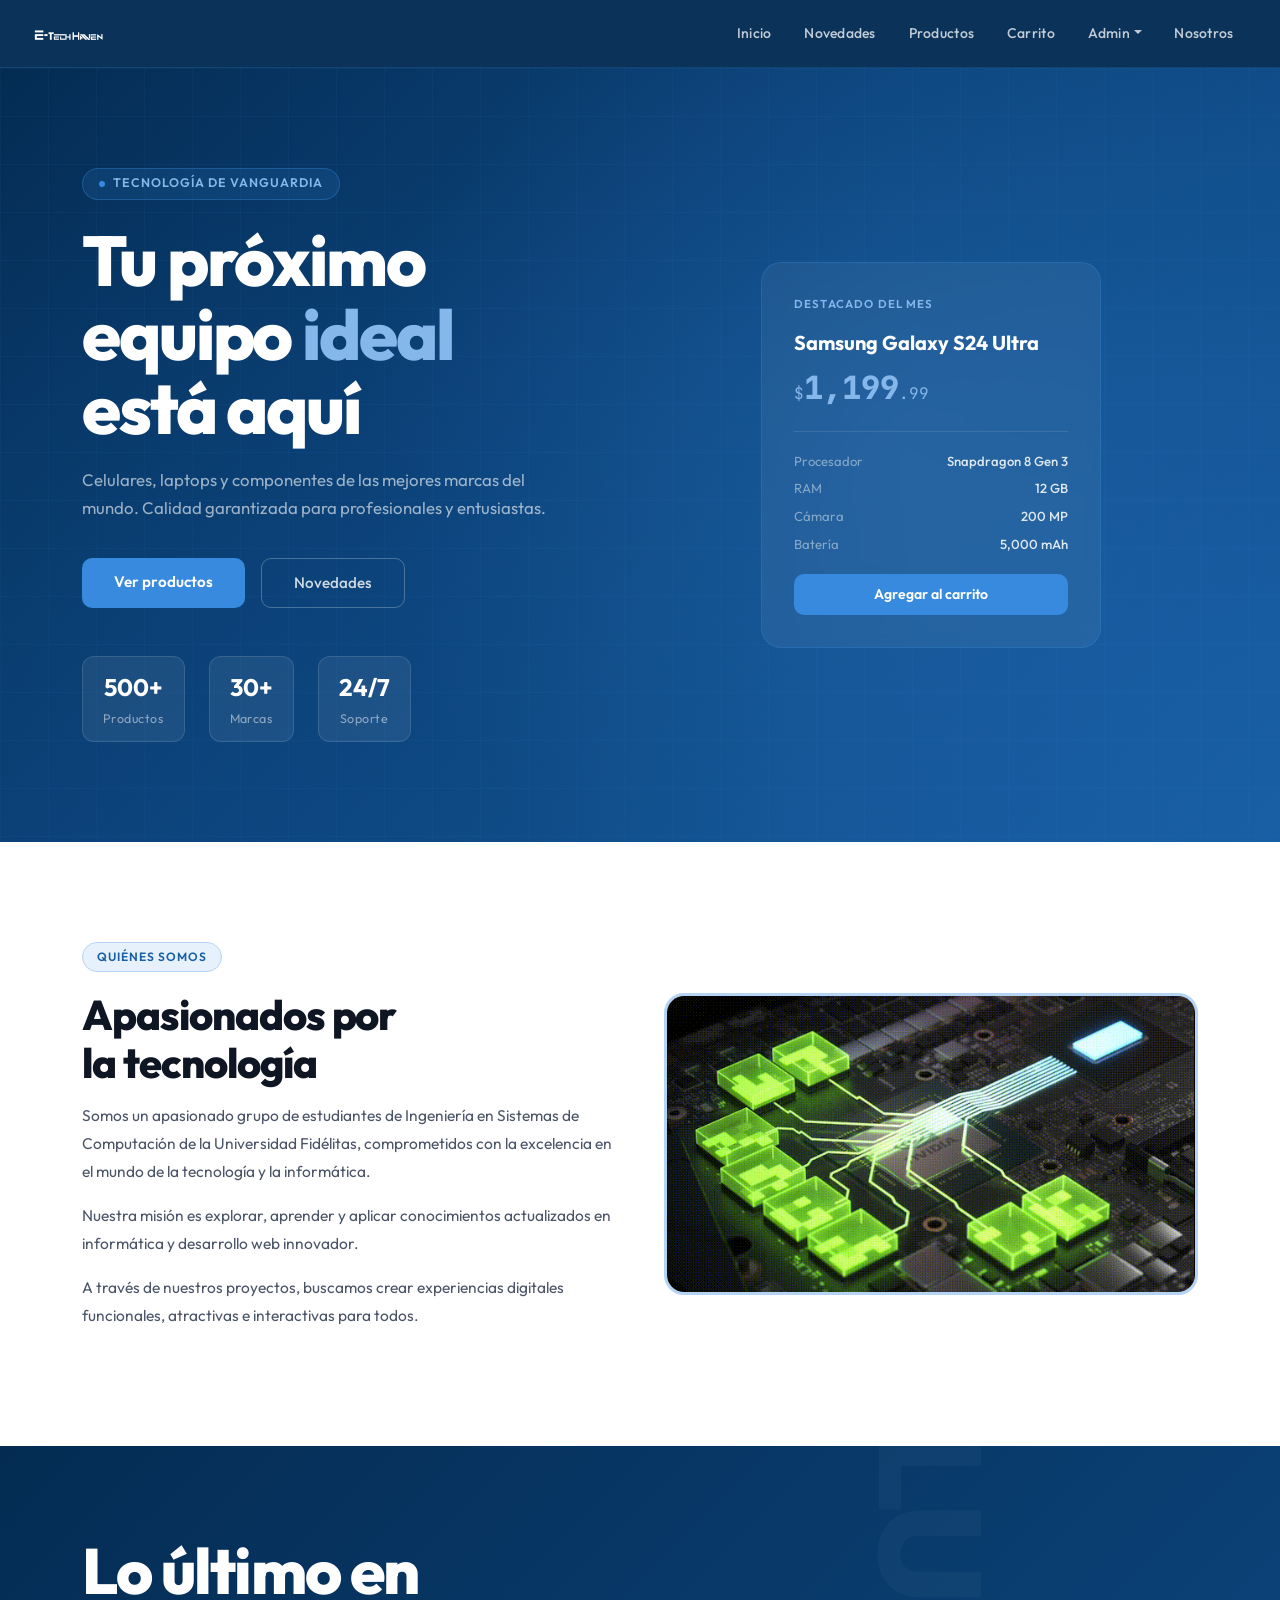
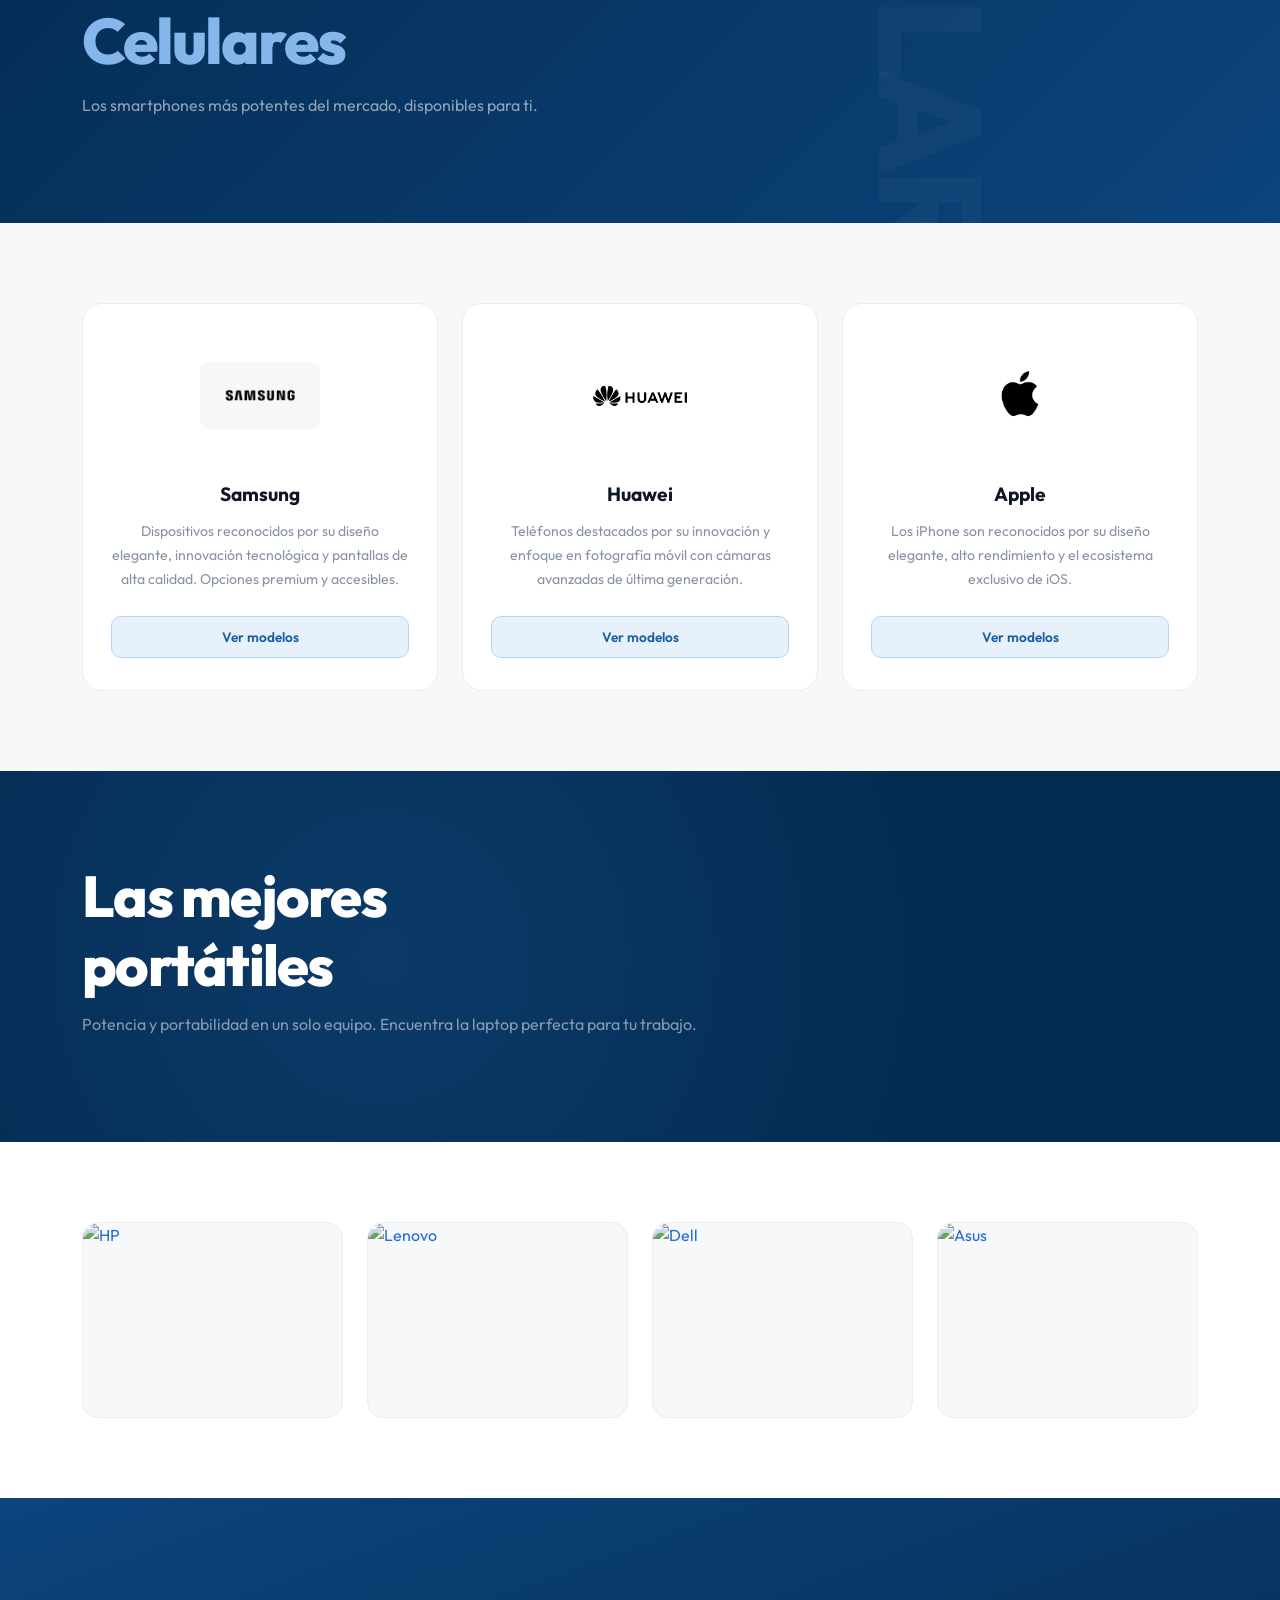
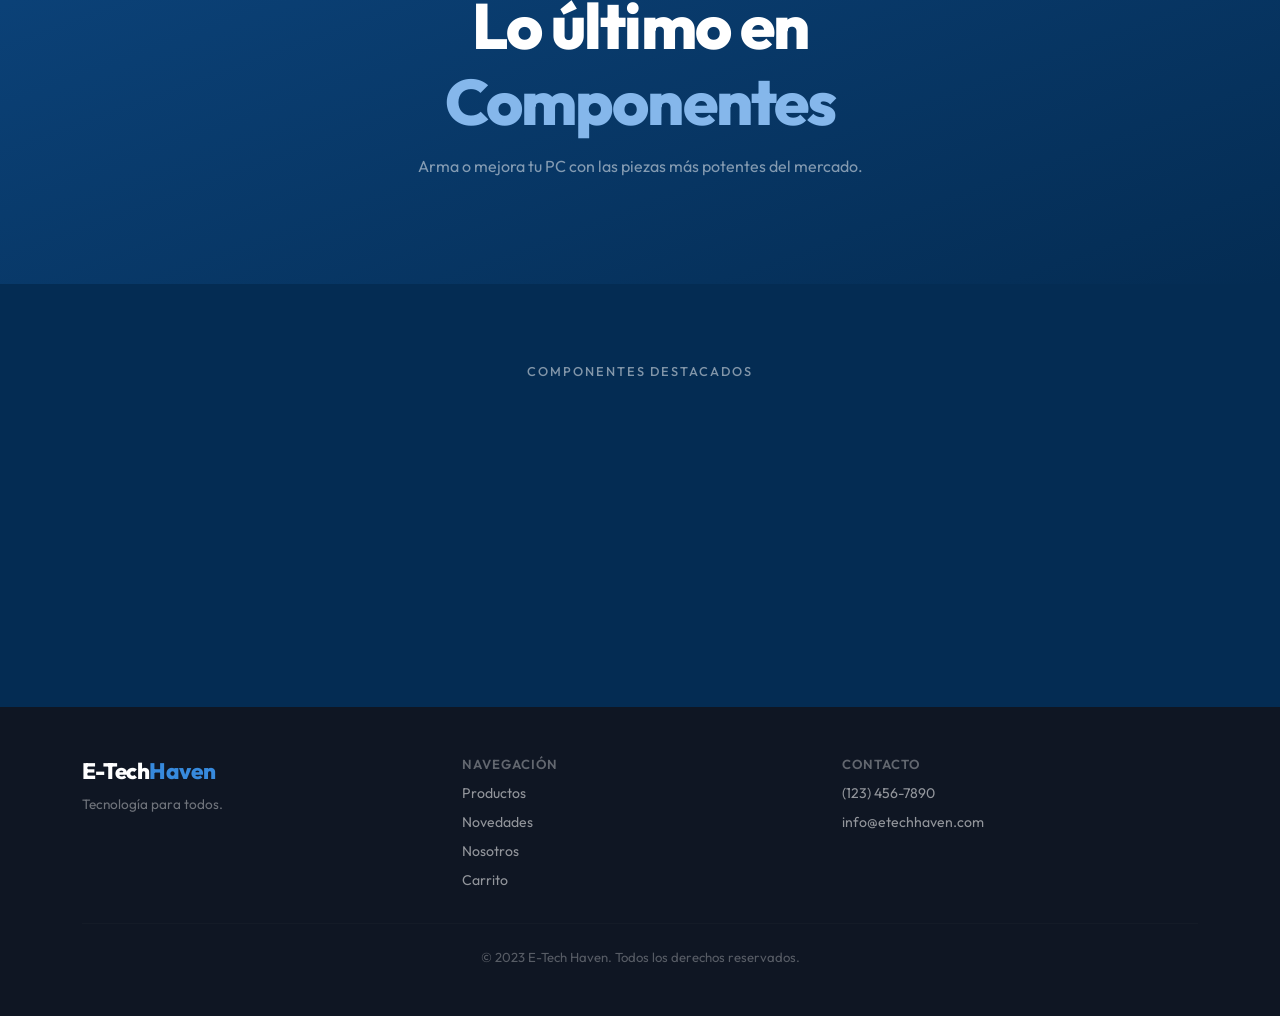
==== commit 9d2992bc: "Rediseño del FrontEnd" ====
--- a/index.html
+++ b/index.html
@@ -6,308 +6,335 @@
     <meta name="viewport" content="width=device-width, initial-scale=1.0">
     <title>E-Tech Haven</title>
 
-    <!-- Bootstrap -->
-    <link href="https://cdn.jsdelivr.net/npm/bootstrap@5.3.2/dist/css/bootstrap.min.css"
-        rel="stylesheet">
-
-    <!-- CSS -->
+    <link href="https://cdn.jsdelivr.net/npm/bootstrap@5.3.2/dist/css/bootstrap.min.css" rel="stylesheet">
+    <link href="https://fonts.googleapis.com/css2?family=Outfit:wght@300;400;500;600;700;800&family=JetBrains+Mono:wght@400;500&display=swap" rel="stylesheet">
     <link rel="stylesheet" href="css/style.css">
 </head>
 
 <body>
 
-    <!-- Header -->
+    <!-- ═══════ NAVBAR ═══════ -->
     <header>
-        <nav class="navbar navbar-expand-lg navbar-light bg-light px-4">
-
-            <!-- Logo -->
+        <nav class="navbar navbar-expand-lg navbar-custom">
             <a class="navbar-brand" href="index.html">
-                <img src="images/logo.png" alt="Logo" width="80">
+                <img src="images/logo.png" alt="E-Tech Haven">
             </a>
 
-            <!-- Responsive -->
-            <button class="navbar-toggler"
-                type="button"
-                data-bs-toggle="collapse"
-                data-bs-target="#navbarMenu">
-
+            <button class="navbar-toggler" type="button" data-bs-toggle="collapse" data-bs-target="#navbarMenu"
+                aria-controls="navbarMenu" aria-expanded="false" aria-label="Toggle navigation">
                 <span class="navbar-toggler-icon"></span>
             </button>
 
-            <!-- Menú -->
             <div class="collapse navbar-collapse" id="navbarMenu">
-                <ul class="navbar-nav ms-auto">
-
-                    <li class="nav-item">
-                        <a class="nav-link" href="index.html">
-                            Inicio
-                        </a>
-                    </li>
-
-                    <li class="nav-item">
-                        <a class="nav-link" href="novedades.html">
-                            Novedades
-                        </a>
-                    </li>
-
-                    <li class="nav-item">
-                        <a class="nav-link" href="productos.html">
-                            Productos
-                        </a>
-                    </li>
-
-                    <li class="nav-item">
-                        <a class="nav-link" href="carrito.html">
-                            Carrito
-                        </a>
-                    </li>
-
-                    <!-- Admin -->
+                <ul class="navbar-nav ms-auto align-items-lg-center gap-1">
+                    <li class="nav-item">
+                        <a class="nav-link" href="index.html">Inicio</a>
+                    </li>
+                    <li class="nav-item">
+                        <a class="nav-link" href="novedades.html">Novedades</a>
+                    </li>
+                    <li class="nav-item">
+                        <a class="nav-link" href="productos.html">Productos</a>
+                    </li>
+                    <li class="nav-item">
+                        <a class="nav-link" href="carrito.html">Carrito</a>
+                    </li>
                     <li class="nav-item dropdown">
-                        <a class="nav-link dropdown-toggle"
-                            href="#"
-                            role="button"
-                            data-bs-toggle="dropdown">
-
-                            Admin
-                        </a>
-
+                        <a class="nav-link dropdown-toggle" href="#" role="button" data-bs-toggle="dropdown">Admin</a>
                         <ul class="dropdown-menu">
-                            <li>
-                                <a class="dropdown-item"
-                                    href="admin-productos.html">
-                                    Productos
-                                </a>
-                            </li>
-
-                            <li>
-                                <a class="dropdown-item"
-                                    href="admin-categorias.html">
-                                    Categorías
-                                </a>
-                            </li>
+                            <li><a class="dropdown-item" href="admin-productos.html">Productos</a></li>
+                            <li><a class="dropdown-item" href="admin-categorias.html">Categorías</a></li>
                         </ul>
                     </li>
-
-                    <li class="nav-item">
-                        <a class="nav-link" href="nosotros.html">
-                            Nosotros
-                        </a>
-                    </li>
-
+                    <li class="nav-item">
+                        <a class="nav-link" href="nosotros.html">Nosotros</a>
+                    </li>
                 </ul>
             </div>
         </nav>
     </header>
 
-    <!-- Hero -->
-    <section class="slide">
-        <div class="slide-content">
-            <h1>E-TECH HAVEN</h1>
-        </div>
-    </section>
-
-    <!-- Nosotros -->
-    <section class="about">
-        <h2>¿Quiénes somos?</h2>
-        <br>
-
+    <!-- ═══════ HERO ═══════ -->
+    <section class="hero">
+        <div class="hero-grid"></div>
+        <div class="container py-5">
+            <div class="row align-items-center g-5">
+
+                <div class="col-lg-6 hero-content">
+                    <div class="hero-eyebrow">
+                        <span class="dot"></span>
+                        Tecnología de vanguardia
+                    </div>
+
+                    <h1>
+                        Tu próximo<br>
+                        equipo <em>ideal</em><br>
+                        está aquí
+                    </h1>
+
+                    <p class="hero-sub">
+                        Celulares, laptops y componentes de las mejores marcas del mundo.
+                        Calidad garantizada para profesionales y entusiastas.
+                    </p>
+
+                    <div class="d-flex flex-wrap gap-3">
+                        <a href="productos.html" class="btn-hero-primary">Ver productos</a>
+                        <a href="novedades.html" class="btn-hero-secondary">Novedades</a>
+                    </div>
+
+                    <div class="hero-stats">
+                        <div class="hero-stat">
+                            <strong>500+</strong>
+                            <span>Productos</span>
+                        </div>
+                        <div class="hero-stat">
+                            <strong>30+</strong>
+                            <span>Marcas</span>
+                        </div>
+                        <div class="hero-stat">
+                            <strong>24/7</strong>
+                            <span>Soporte</span>
+                        </div>
+                    </div>
+                </div>
+
+                <div class="col-lg-6 hero-visual">
+                    <div class="hero-card-float">
+                        <div class="badge-label">Destacado del mes</div>
+                        <div class="product-name">Samsung Galaxy S24 Ultra</div>
+                        <div class="product-price"><small>$</small>1,199<small>.99</small></div>
+                        <div class="divider"></div>
+                        <div class="spec-row">
+                            <span class="label">Procesador</span>
+                            <span class="value">Snapdragon 8 Gen 3</span>
+                        </div>
+                        <div class="spec-row">
+                            <span class="label">RAM</span>
+                            <span class="value">12 GB</span>
+                        </div>
+                        <div class="spec-row">
+                            <span class="label">Cámara</span>
+                            <span class="value">200 MP</span>
+                        </div>
+                        <div class="spec-row">
+                            <span class="label">Batería</span>
+                            <span class="value">5,000 mAh</span>
+                        </div>
+                        <button class="btn-card">Agregar al carrito</button>
+                    </div>
+                </div>
+
+            </div>
+        </div>
+    </section>
+
+    <!-- ═══════ ABOUT ═══════ -->
+    <section class="about-section">
+        <div class="container">
+            <div class="row align-items-center g-5">
+
+                <div class="col-lg-6 reveal">
+                    <div class="about-tag">Quiénes somos</div>
+                    <h2 class="section-title">Apasionados por<br>la tecnología</h2>
+                    <div class="about-text">
+                        <p>
+                            Somos un apasionado grupo de estudiantes de Ingeniería en Sistemas de Computación
+                            de la Universidad Fidélitas, comprometidos con la excelencia en el mundo de la
+                            tecnología y la informática.
+                        </p>
+                        <p>
+                            Nuestra misión es explorar, aprender y aplicar conocimientos actualizados
+                            en informática y desarrollo web innovador.
+                        </p>
+                        <p>
+                            A través de nuestros proyectos, buscamos crear experiencias digitales
+                            funcionales, atractivas e interactivas para todos.
+                        </p>
+                    </div>
+                </div>
+
+                <div class="col-lg-6 reveal">
+                    <div class="about-img-wrap">
+                        <img src="images/gif.gif" alt="Tecnología en movimiento">
+                    </div>
+                </div>
+
+            </div>
+        </div>
+    </section>
+
+    <!-- ═══════ PHONES BANNER ═══════ -->
+    <section class="phones-banner">
+        <div class="container">
+            <div class="row">
+                <div class="col-lg-8 reveal">
+                    <h2>Lo último en<br><span>Celulares</span></h2>
+                    <p>Los smartphones más potentes del mercado, disponibles para ti.</p>
+                </div>
+            </div>
+        </div>
+    </section>
+
+    <!-- ═══════ PHONE CARDS ═══════ -->
+    <section class="phones-grid">
+        <div class="container">
+            <div class="row g-4">
+
+                <div class="col-md-4 reveal">
+                    <div class="phone-card">
+                        <img src="images/samsung.png" alt="Samsung" class="phone-card-img">
+                        <div class="phone-card-brand">Samsung</div>
+                        <p class="phone-card-desc">
+                            Dispositivos reconocidos por su diseño elegante, innovación tecnológica
+                            y pantallas de alta calidad. Opciones premium y accesibles.
+                        </p>
+                        <a href="productos.html" class="phone-card-btn">Ver modelos</a>
+                    </div>
+                </div>
+
+                <div class="col-md-4 reveal">
+                    <div class="phone-card">
+                        <img src="images/huawei.png" alt="Huawei" class="phone-card-img">
+                        <div class="phone-card-brand">Huawei</div>
+                        <p class="phone-card-desc">
+                            Teléfonos destacados por su innovación y enfoque en fotografía móvil
+                            con cámaras avanzadas de última generación.
+                        </p>
+                        <a href="productos.html" class="phone-card-btn">Ver modelos</a>
+                    </div>
+                </div>
+
+                <div class="col-md-4 reveal">
+                    <div class="phone-card">
+                        <img src="images/apple.png" alt="Apple" class="phone-card-img">
+                        <div class="phone-card-brand">Apple</div>
+                        <p class="phone-card-desc">
+                            Los iPhone son reconocidos por su diseño elegante, alto rendimiento
+                            y el ecosistema exclusivo de iOS.
+                        </p>
+                        <a href="productos.html" class="phone-card-btn">Ver modelos</a>
+                    </div>
+                </div>
+
+            </div>
+        </div>
+    </section>
+
+    <!-- ═══════ LAPTOPS BANNER ═══════ -->
+    <section class="laptops-banner">
         <div class="container">
             <div class="row align-items-center">
-
-                <div class="col-md-6">
-                    <p>
-                        Somos un apasionado grupo de estudiantes de Ingeniería en Sistemas de Computación
-                        de la Universidad Fidélitas, comprometidos con la excelencia en el mundo de la
-                        tecnología y la informática.
-                    </p>
-
-                    <p>
-                        Nuestra misión es explorar, aprender y aplicar conocimientos actualizados
-                        en informática y desarrollo web innovador.
-                    </p>
-
-                    <p>
-                        A través de nuestros proyectos, buscamos crear experiencias digitales
-                        funcionales, atractivas e interactivas.
-                    </p>
-                </div>
-
-                <div class="col-md-6 text-center">
-                    <img src="images/gif.gif"
-                        alt="Tecnología"
-                        class="img-fluid">
-                </div>
-
-            </div>
-        </div>
-    </section>
-
-    <!-- Celulares -->
-    <section>
-        <div class="telefono text-center">
-            <br><br>
-            <h1>Lo último en</h1>
-            <h1>Celulares</h1>
-        </div>
-    </section>
-
-    <section class="boxt">
-        <div class="containert">
-
-            <!-- Samsung -->
-            <div class="card">
-                <div class="imgBx">
-                    <img src="images/samsung.png" alt="Samsung">
-                </div>
-
-                <div class="content">
-                    <p>
-                        Dispositivos reconocidos por su diseño elegante,
-                        innovación tecnológica y pantallas de alta calidad.
-                    </p>
-
-                    <p>
-                        Samsung ofrece opciones premium y modelos accesibles
-                        para distintos usuarios.
-                    </p>
-                </div>
-            </div>
-
-            <!-- Huawei -->
-            <div class="card">
-                <div class="imgBx">
-                    <img src="images/huawei.png" alt="Huawei">
-                </div>
-
-                <div class="content">
-                    <p>
-                        Teléfonos destacados por su innovación y enfoque en
-                        fotografía móvil con cámaras avanzadas.
-                    </p>
-                </div>
-            </div>
-
-            <!-- Apple -->
-            <div class="card">
-                <div class="imgBx">
-                    <img src="images/apple.png" alt="Apple">
-                </div>
-
-                <div class="content">
-                    <p>
-                        Los iPhone son reconocidos por su diseño elegante,
-                        alto rendimiento y el ecosistema exclusivo de iOS.
-                    </p>
-                </div>
-            </div>
-
-        </div>
-    </section>
-
-    <!-- Portátiles -->
-    <section>
-        <div class="portatil text-center">
-            <br><br>
-            <h1>Las mejores portátiles</h1>
-        </div>
-    </section>
-
-    <section class="hero-section">
-        <div class="port-grid">
-
-            <a class="port" href="#">
-                <div class="port__background"
-                    style="background-image: url('https://static.brusheezy.com/system/resources/previews/000/004/863/non_2x/hp-logo-photoshop-psds.jpg');">
-                </div>
-            </a>
-
-            <a class="port" href="#">
-                <div class="port__background"
-                    style="background-image: url('https://w0.peakpx.com/wallpaper/492/146/HD-wallpaper-lenovo-black-logo-black-n-white-lenovo-logo-lenovo-type-logo-white-logo.jpg');">
-                </div>
-            </a>
-
-            <a class="port" href="#">
-                <div class="port__background"
-                    style="background-image: url('https://i.dell.com/sites/csimages/App-Merchandizing_esupport_flatcontent_Images/all/dell-logo-screen.png');">
-                </div>
-            </a>
-
-            <a class="port" href="#">
-                <div class="port__background"
-                    style="background-image: url('https://images-wixmp-ed30a86b8c4ca887773594c2.wixmp.com/f/1a00b67a-b94a-48a9-9a35-ba46993c0dc3/d21wttr-677eedcc-be12-4f4b-8947-de6a62394915.png');">
-                </div>
-            </a>
-
-        </div>
-    </section>
-
-    <!-- Componentes -->
-    <section>
-        <div class="componentes text-center">
-            <br><br>
-            <h1>Lo último en</h1>
-            <h1>Componentes</h1>
-        </div>
-    </section>
-
-    <section class="galeria">
-
+                <div class="col-lg-7 reveal">
+                    <h2>Las mejores<br>portátiles</h2>
+                    <p>Potencia y portabilidad en un solo equipo. Encuentra la laptop perfecta para tu trabajo.</p>
+                </div>
+            </div>
+        </div>
+    </section>
+
+    <!-- ═══════ BRAND CARDS (LAPTOPS) ═══════ -->
+    <section class="brands-section">
+        <div class="container">
+            <div class="row g-4">
+
+                <div class="col-6 col-lg-3 reveal">
+                    <a href="productos.html" style="text-decoration:none;">
+                        <div class="brand-card">
+                            <img src="https://static.brusheezy.com/system/resources/previews/000/004/863/non_2x/hp-logo-photoshop-psds.jpg" alt="HP">
+                        </div>
+                    </a>
+                </div>
+
+                <div class="col-6 col-lg-3 reveal">
+                    <a href="productos.html" style="text-decoration:none;">
+                        <div class="brand-card">
+                            <img src="https://static.vecteezy.com/system/resources/previews/020/927/585/non_2x/lenovo-logo-brand-phone-symbol-name-white-design-china-mobile-illustration-with-black-background-free-vector.jpg" alt="Lenovo">
+                        </div>
+                    </a>
+                </div>
+
+                <div class="col-6 col-lg-3 reveal">
+                    <a href="productos.html" style="text-decoration:none;">
+                        <div class="brand-card">
+                            <img src="https://static.vecteezy.com/system/resources/previews/021/514/860/non_2x/dell-logo-brand-computer-symbol-white-design-usa-laptop-illustration-with-black-background-free-vector.jpg" alt="Dell">
+                        </div>
+                    </a>
+                </div>
+
+                <div class="col-6 col-lg-3 reveal">
+                    <a href="productos.html" style="text-decoration:none;">
+                        <div class="brand-card">
+                            <img src="https://wallpaper.forfun.com/fetch/84/849cec15b51a7351ed511cea504463f7.jpeg" alt="Asus">
+                        </div>
+                    </a>
+                </div>
+
+            </div>
+        </div>
+    </section>
+
+    <!-- ═══════ COMPONENTS BANNER ═══════ -->
+    <section class="components-banner">
+        <div class="container">
+            <div class="reveal">
+                <h2>Lo último en<br><span>Componentes</span></h2>
+                <p>Arma o mejora tu PC con las piezas más potentes del mercado.</p>
+            </div>
+        </div>
+    </section>
+
+    <!-- ═══════ 3D GALLERY ═══════ -->
+    <section class="gallery-section">
+        <h3>Componentes destacados</h3>
         <div class="box">
-
-            <span style="--i:1;">
-                <img src="https://i0.wp.com/i.ibb.co/CH8rZbj/AMD-RYZEN-5-4500-WITH-WRAITH-STEALTH-CO-3-RD-3-6-GHZ.jpg"
-                    alt="Procesador">
-            </span>
-
-            <span style="--i:2;">
-                <img src="https://i2.wp.com/i.ibb.co/1z81qj5/Nz-U4-Y2-Rl-OD-1000x1000-1.jpg"
-                    alt="Componente">
-            </span>
-
-            <span style="--i:3;">
-                <img src="https://i2.wp.com/i.ibb.co/x3hm78x/HD-INTERNO-1-TB-3-5-WD-BLUE-WD10-EZEX.webp"
-                    alt="Disco duro">
-            </span>
-
-            <span style="--i:4;">
-                <img src="https://i2.wp.com/i.ibb.co/m4nKQhn/71-KNva9w-Gu-L-AC-UL600-SR600-600-1.jpg"
-                    alt="Hardware">
-            </span>
-
-            <span style="--i:5;">
-                <img src="https://i2.wp.com/i.ibb.co/L0ymPcN/ee4519755284197fb566e19645b4f3e0.jpg"
-                    alt="Componente PC">
-            </span>
-
-            <span style="--i:6;">
-                <img src="https://i0.wp.com/i.ibb.co/HzF9gcS/patriot-memoria-ram-viper-steel-cl18-64gb-2x32gb-ddr4-3200mhz.jpg"
-                    alt="RAM">
-            </span>
-
-            <span style="--i:7;">
-                <img src="https://www.techzilla.cr/wp-content/uploads/2023/01/TV0981.jpg"
-                    alt="GPU">
-            </span>
-
-            <span style="--i:8;">
-                <img src="https://i2.wp.com/i.ibb.co/2508fSc/FUENTE-DE-PODER-COOLER-MASTER-GOLG-700-W-80-GOLD-ATX.webp"
-                    alt="Fuente de poder">
-            </span>
-
-        </div>
-    </section>
-
-    <!-- Footer -->
-    <footer class="footer text-center mt-5 p-3">
-        <p>&copy; 2023 E-Tech Haven</p>
-        <p>Teléfono: (123) 456-7890</p>
-        <p>Email: info@etechhaven.com</p>
+            <span style="--i:1;"><img src="https://i0.wp.com/i.ibb.co/CH8rZbj/AMD-RYZEN-5-4500-WITH-WRAITH-STEALTH-CO-3-RD-3-6-GHZ.jpg" alt="Procesador AMD"></span>
+            <span style="--i:2;"><img src="https://i2.wp.com/i.ibb.co/1z81qj5/Nz-U4-Y2-Rl-OD-1000x1000-1.jpg" alt="Componente"></span>
+            <span style="--i:3;"><img src="https://i2.wp.com/i.ibb.co/x3hm78x/HD-INTERNO-1-TB-3-5-WD-BLUE-WD10-EZEX.webp" alt="Disco duro WD"></span>
+            <span style="--i:4;"><img src="https://i2.wp.com/i.ibb.co/m4nKQhn/71-KNva9w-Gu-L-AC-UL600-SR600-600-1.jpg" alt="Hardware"></span>
+            <span style="--i:5;"><img src="https://i2.wp.com/i.ibb.co/L0ymPcN/ee4519755284197fb566e19645b4f3e0.jpg" alt="Componente PC"></span>
+            <span style="--i:6;"><img src="https://i0.wp.com/i.ibb.co/HzF9gcS/patriot-memoria-ram-viper-steel-cl18-64gb-2x32gb-ddr4-3200mhz.jpg" alt="RAM Patriot"></span>
+            <span style="--i:7;"><img src="https://www.hellotech.com/blog/wp-content/uploads/2020/02/what-is-a-gpu-770x462.jpg" alt="GPU"></span>
+            <span style="--i:8;"><img src="https://i2.wp.com/i.ibb.co/2508fSc/FUENTE-DE-PODER-COOLER-MASTER-GOLG-700-W-80-GOLD-ATX.webp" alt="Fuente de poder"></span>
+        </div>
+    </section>
+
+    <!-- ═══════ FOOTER ═══════ -->
+    <footer class="footer-custom">
+        <div class="container">
+            <div class="row g-4">
+
+                <div class="col-lg-4">
+                    <div class="footer-brand">E-Tech<span>Haven</span></div>
+                    <div class="footer-tagline">Tecnología para todos.</div>
+                </div>
+
+                <div class="col-lg-4">
+                    <p class="mb-1 footer-nav-label">Navegación</p>
+                    <div class="d-flex flex-column gap-2 mt-2">
+                        <a href="productos.html" class="footer-link">Productos</a>
+                        <a href="novedades.html" class="footer-link">Novedades</a>
+                        <a href="nosotros.html"  class="footer-link">Nosotros</a>
+                        <a href="carrito.html"   class="footer-link">Carrito</a>
+                    </div>
+                </div>
+
+                <div class="col-lg-4">
+                    <p class="mb-1 footer-nav-label">Contacto</p>
+                    <div class="d-flex flex-column gap-2 mt-2">
+                        <span class="footer-contact-info">(123) 456-7890</span>
+                        <span class="footer-contact-info">info@etechhaven.com</span>
+                    </div>
+                </div>
+
+            </div>
+
+            <hr class="footer-divider">
+            <p class="footer-copy text-center">&copy; 2023 E-Tech Haven. Todos los derechos reservados.</p>
+        </div>
     </footer>
 
-    <!-- Bootstrap -->
     <script src="https://cdn.jsdelivr.net/npm/bootstrap@5.3.2/dist/js/bootstrap.bundle.min.js"></script>
+    <script src="js/main.js"></script>
 
 </body>
 
--- a/css/style.css
+++ b/css/style.css
@@ -1,3 +1,23 @@
+:root {
+    --blue-50:  #E6F1FB;
+    --blue-100: #B5D4F4;
+    --blue-200: #85B7EB;
+    --blue-400: #378ADD;
+    --blue-600: #185FA5;
+    --blue-800: #0C447C;
+    --blue-900: #042C53;
+
+    --gray-50:  #F7F8FA;
+    --gray-100: #EAEDF2;
+    --gray-200: #CDD3DE;
+    --gray-400: #8892A4;
+    --gray-600: #4B5568;
+    --gray-900: #0F1623;
+
+    --accent: var(--blue-400);
+    --accent-dark: var(--blue-600);
+}
+
 * {
     margin: 0;
     padding: 0;
@@ -5,389 +25,699 @@
 }
 
 body {
-    font-family: Verdana, Geneva, Tahoma, sans-serif;
-    background-color: rgba(229,229,229, 1);
-}
-
-header {
-    background-color: #222020;
-    color: #ffffff;
-}
-
-nav {
-    padding: 0 20px;
+    font-family: 'Outfit', sans-serif;
+    background-color: var(--gray-50);
+    color: var(--gray-900);
+    overflow-x: hidden;
+}
+
+/* ─── NAVBAR ─── */
+.navbar-custom {
+    background: rgba(4, 44, 83, 0.97);
+    backdrop-filter: blur(12px);
+    -webkit-backdrop-filter: blur(12px);
+    padding: 0 2rem;
+    height: 68px;
+    position: sticky;
+    top: 0;
+    z-index: 1000;
+    border-bottom: 1px solid rgba(55, 138, 221, 0.2);
+}
+
+.navbar-custom .navbar-brand img {
+    width: 72px;
+}
+
+.navbar-custom .nav-link {
+    color: rgba(255,255,255,0.75) !important;
+    font-size: 0.875rem;
+    font-weight: 500;
+    letter-spacing: 0.02em;
+    padding: 0.4rem 0.9rem !important;
+    border-radius: 6px;
+    transition: color 0.2s, background 0.2s;
+}
+
+.navbar-custom .nav-link:hover {
+    color: #fff !important;
+    background: rgba(55,138,221,0.18);
+}
+
+.navbar-custom .dropdown-menu {
+    background: var(--blue-900);
+    border: 1px solid rgba(55,138,221,0.25);
+    border-radius: 10px;
+    padding: 0.4rem;
+    margin-top: 0.5rem;
+}
+
+.navbar-custom .dropdown-item {
+    color: rgba(255,255,255,0.75);
+    font-size: 0.875rem;
+    border-radius: 6px;
+    padding: 0.5rem 0.9rem;
+    transition: background 0.2s, color 0.2s;
+}
+
+.navbar-custom .dropdown-item:hover {
+    background: rgba(55,138,221,0.2);
+    color: #fff;
+}
+
+.navbar-toggler {
+    border-color: rgba(255,255,255,0.3) !important;
+}
+
+.navbar-toggler-icon {
+    filter: invert(1);
+}
+
+/* ─── HERO ─── */
+.hero {
+    background: linear-gradient(135deg, var(--blue-900) 0%, var(--blue-800) 45%, var(--blue-600) 100%);
+    min-height: 86vh;
     display: flex;
-    justify-content: space-around;
     align-items: center;
-}
-
-.logo img {
-    width: 150px;
-}
-
-.menu {
-    list-style: none;
+    position: relative;
+    overflow: hidden;
+}
+
+.hero::before {
+    content: '';
+    position: absolute;
+    inset: 0;
+    background:
+        radial-gradient(circle at 70% 50%, rgba(55,138,221,0.22) 0%, transparent 55%),
+        radial-gradient(circle at 20% 80%, rgba(12,68,124,0.4) 0%, transparent 45%);
+}
+
+.hero-grid {
+    position: absolute;
+    inset: 0;
+    background-image:
+        linear-gradient(rgba(55,138,221,0.06) 1px, transparent 1px),
+        linear-gradient(90deg, rgba(55,138,221,0.06) 1px, transparent 1px);
+    background-size: 48px 48px;
+}
+
+.hero-content {
+    position: relative;
+    z-index: 2;
+}
+
+.hero-eyebrow {
+    display: inline-flex;
+    align-items: center;
+    gap: 8px;
+    background: rgba(55,138,221,0.15);
+    border: 1px solid rgba(55,138,221,0.35);
+    border-radius: 100px;
+    padding: 0.35rem 1rem;
+    font-size: 0.78rem;
+    font-weight: 600;
+    letter-spacing: 0.08em;
+    text-transform: uppercase;
+    color: var(--blue-200);
+    margin-bottom: 1.5rem;
+}
+
+.hero-eyebrow span.dot {
+    width: 6px;
+    height: 6px;
+    border-radius: 50%;
+    background: var(--blue-400);
+    display: inline-block;
+    animation: pulse-dot 2s ease-in-out infinite;
+}
+
+@keyframes pulse-dot {
+    0%, 100% { opacity: 1; transform: scale(1); }
+    50%       { opacity: 0.5; transform: scale(0.7); }
+}
+
+.hero h1 {
+    font-size: clamp(2.8rem, 5.5vw, 5rem);
+    font-weight: 800;
+    color: #fff;
+    letter-spacing: -0.03em;
+    line-height: 1.05;
+    margin-bottom: 1.25rem;
+}
+
+.hero h1 em {
+    font-style: normal;
+    color: var(--blue-200);
+}
+
+.hero-sub {
+    font-size: 1.05rem;
+    color: rgba(255,255,255,0.6);
+    max-width: 480px;
+    line-height: 1.7;
+    margin-bottom: 2.2rem;
+}
+
+.btn-hero-primary {
+    background: var(--blue-400);
+    color: #fff;
+    border: none;
+    padding: 0.8rem 2rem;
+    border-radius: 10px;
+    font-weight: 600;
+    font-size: 0.95rem;
+    font-family: 'Outfit', sans-serif;
+    transition: background 0.2s, transform 0.15s;
+    text-decoration: none;
+    display: inline-block;
+}
+
+.btn-hero-primary:hover {
+    background: var(--blue-600);
+    color: #fff;
+    transform: translateY(-2px);
+}
+
+.btn-hero-secondary {
+    background: transparent;
+    color: rgba(255,255,255,0.8);
+    border: 1px solid rgba(255,255,255,0.25);
+    padding: 0.8rem 2rem;
+    border-radius: 10px;
+    font-weight: 500;
+    font-size: 0.95rem;
+    font-family: 'Outfit', sans-serif;
+    transition: border-color 0.2s, color 0.2s, transform 0.15s;
+    text-decoration: none;
+    display: inline-block;
+}
+
+.btn-hero-secondary:hover {
+    border-color: rgba(255,255,255,0.55);
+    color: #fff;
+    transform: translateY(-2px);
+}
+
+/* floating stat chips */
+.hero-stats {
     display: flex;
-    justify-content: center;
-}
-
-.menu li {
-    margin-right: 20px;
-}
-
-.menu a {
-    text-decoration: none;
-    color: #ffffff;
-    font-weight: bold;
-}
-
-.dropdown-menu {
-    display: none;
-    position: absolute;
-    background-color: #333;
-    min-width: 160px;
-    z-index: 1;
-  }
-  
-  .dropdown-menu a {
-    color: #fff;
-    padding: 12px;
+    gap: 1.5rem;
+    margin-top: 3rem;
+    flex-wrap: wrap;
+}
+
+.hero-stat {
+    background: rgba(255,255,255,0.07);
+    border: 1px solid rgba(255,255,255,0.12);
+    border-radius: 12px;
+    padding: 0.75rem 1.25rem;
+    text-align: center;
+}
+
+.hero-stat strong {
     display: block;
-    text-decoration: none;
-  }
-  
-  .dropdown:hover .dropdown-menu {
-    display: block;
-  }
-
-.slide {
-    background-image: url('../images/fndo.png');
-    background-position: center;
-    color: #000000;
-    text-align: center;
-    padding: 100px 0;
-}
-
-.slide-content {
-    margin: 0;
-    padding: 10px;
-}
-
-.about {
-    padding: 50px;
-    text-align: center;
-}
-
-.container {
-    background-color: #050505;
-    padding: 20px;
+    font-size: 1.5rem;
+    font-weight: 700;
+    color: #fff;
+}
+
+.hero-stat span {
+    font-size: 0.78rem;
+    color: rgba(255,255,255,0.5);
+    letter-spacing: 0.04em;
+}
+
+/* right side floating card */
+.hero-visual {
+    position: relative;
     display: flex;
     justify-content: center;
     align-items: center;
 }
 
-.col-6 {
-    color: #ffffff;
+.hero-card-float {
+    background: rgba(255,255,255,0.06);
+    border: 1px solid rgba(55,138,221,0.3);
+    border-radius: 20px;
+    padding: 2rem;
+    width: 340px;
+    backdrop-filter: blur(8px);
+    animation: float-card 4s ease-in-out infinite;
+}
+
+@keyframes float-card {
+    0%, 100% { transform: translateY(0px); }
+    50%       { transform: translateY(-14px); }
+}
+
+.hero-card-float .badge-label {
+    font-size: 0.72rem;
+    color: var(--blue-200);
+    text-transform: uppercase;
+    letter-spacing: 0.1em;
+    font-weight: 600;
+    margin-bottom: 1rem;
+}
+
+.hero-card-float .product-name {
+    font-size: 1.25rem;
+    font-weight: 700;
+    color: #fff;
+    margin-bottom: 0.4rem;
+}
+
+.hero-card-float .product-price {
+    font-size: 2rem;
+    font-weight: 800;
+    color: var(--blue-200);
+    font-family: 'JetBrains Mono', monospace;
+}
+
+.hero-card-float .product-price small {
+    font-size: 1rem;
+    font-weight: 400;
+}
+
+.hero-card-float .divider {
+    border-top: 1px solid rgba(255,255,255,0.1);
+    margin: 1.2rem 0;
+}
+
+.spec-row {
+    display: flex;
+    justify-content: space-between;
+    font-size: 0.82rem;
+    margin-bottom: 0.5rem;
+}
+
+.spec-row .label { color: rgba(255,255,255,0.45); }
+.spec-row .value { color: rgba(255,255,255,0.85); font-weight: 500; }
+
+.btn-card {
+    display: block;
+    width: 100%;
+    background: var(--blue-400);
+    color: #fff;
+    border: none;
+    border-radius: 10px;
+    padding: 0.65rem;
+    font-weight: 600;
+    font-size: 0.88rem;
+    font-family: 'Outfit', sans-serif;
+    margin-top: 1.2rem;
+    cursor: pointer;
+    transition: background 0.2s;
+}
+
+.btn-card:hover { background: var(--blue-600); }
+
+/* ─── SECTION HEADINGS ─── */
+.section-label {
+    font-size: 0.75rem;
+    font-weight: 600;
+    letter-spacing: 0.12em;
+    text-transform: uppercase;
+    color: var(--blue-600);
+    margin-bottom: 0.5rem;
+}
+
+.section-title {
+    font-size: clamp(1.8rem, 3.5vw, 2.6rem);
+    font-weight: 800;
+    letter-spacing: -0.025em;
+    color: var(--gray-900);
+    line-height: 1.15;
+    margin-bottom: 1rem;
+}
+
+.section-sub {
+    font-size: 1rem;
+    color: var(--gray-400);
+    max-width: 520px;
+    line-height: 1.7;
+}
+
+/* ─── ABOUT ─── */
+.about-section {
+    padding: 100px 0;
+    background: #fff;
+}
+
+.about-tag {
+    display: inline-block;
+    background: var(--blue-50);
+    color: var(--blue-600);
+    border: 1px solid var(--blue-100);
+    border-radius: 100px;
+    font-size: 0.75rem;
+    font-weight: 600;
+    letter-spacing: 0.08em;
+    text-transform: uppercase;
+    padding: 0.3rem 0.9rem;
+    margin-bottom: 1.2rem;
+}
+
+.about-text p {
+    color: var(--gray-600);
+    line-height: 1.8;
+    margin-bottom: 1rem;
+    font-size: 0.97rem;
+}
+
+.about-img-wrap {
+    border-radius: 20px;
+    overflow: hidden;
+    border: 3px solid var(--blue-100);
+}
+
+.about-img-wrap img {
+    width: 100%;
+    display: block;
+}
+
+/* ─── PHONES SECTION ─── */
+.phones-banner {
+    background: linear-gradient(135deg, var(--blue-900) 0%, var(--blue-800) 100%);
+    padding: 90px 0;
+    position: relative;
+    overflow: hidden;
+}
+
+.phones-banner::after {
+    content: 'CELULARES';
+    position: absolute;
+    right: -30px;
+    top: 50%;
+    transform: translateY(-50%) rotate(90deg);
+    font-size: 9rem;
+    font-weight: 800;
+    letter-spacing: -0.05em;
+    color: rgba(255,255,255,0.03);
+    white-space: nowrap;
+    pointer-events: none;
+}
+
+.phones-banner h2 {
+    font-size: clamp(2.5rem, 5vw, 4.5rem);
+    font-weight: 800;
+    color: #fff;
+    letter-spacing: -0.03em;
+    line-height: 1.1;
+}
+
+.phones-banner h2 span {
+    color: var(--blue-200);
+}
+
+.phones-banner p {
+    color: rgba(255,255,255,0.55);
+    font-size: 1rem;
+    margin-top: 1rem;
+}
+
+/* ─── PHONE CARDS ─── */
+.phones-grid {
+    padding: 80px 0;
+    background: var(--gray-50);
+}
+
+.phone-card {
+    background: #fff;
+    border: 1px solid var(--gray-100);
+    border-radius: 20px;
+    padding: 2rem 1.75rem;
+    transition: transform 0.25s, box-shadow 0.25s, border-color 0.25s;
+    height: 100%;
+    position: relative;
+    overflow: hidden;
+}
+
+.phone-card::before {
+    content: '';
+    position: absolute;
+    top: 0; left: 0; right: 0;
+    height: 3px;
+    background: linear-gradient(90deg, var(--blue-400), var(--blue-200));
+    opacity: 0;
+    transition: opacity 0.25s;
+}
+
+.phone-card:hover {
+    transform: translateY(-6px);
+    box-shadow: 0 20px 48px rgba(24, 95, 165, 0.12);
+    border-color: var(--blue-100);
+}
+
+.phone-card:hover::before {
+    opacity: 1;
+}
+
+.phone-card-img {
+    width: 120px;
+    height: 120px;
+    object-fit: contain;
+    margin: 0 auto 1.5rem;
+    display: block;
+}
+
+.phone-card-brand {
+    font-size: 1.2rem;
+    font-weight: 700;
+    color: var(--gray-900);
     text-align: center;
-}
-
-.col-6 img {
-    width: 584px;
-    height: 278px;
+    margin-bottom: 0.75rem;
+}
+
+.phone-card-desc {
+    font-size: 0.88rem;
+    color: var(--gray-400);
+    text-align: center;
+    line-height: 1.7;
+}
+
+.phone-card-btn {
+    display: block;
+    width: 100%;
+    background: var(--blue-50);
+    color: var(--blue-600);
+    border: 1px solid var(--blue-100);
     border-radius: 10px;
-    border: 5px solid #73ff00;
-}
-
-.telefono {
-    background-image: url('../images/telefono.png');
-    background-size: cover;
-    background-position: center;
+    padding: 0.6rem;
+    font-weight: 600;
+    font-size: 0.85rem;
+    font-family: 'Outfit', sans-serif;
+    margin-top: 1.5rem;
+    cursor: pointer;
+    transition: background 0.2s, color 0.2s;
     text-align: center;
-    height: 90vh;
+    text-decoration: none;
+}
+
+.phone-card-btn:hover {
+    background: var(--blue-400);
+    color: #fff;
+    border-color: var(--blue-400);
+}
+
+/* ─── LAPTOPS SECTION ─── */
+.laptops-banner {
+    background: var(--blue-900);
+    padding: 90px 0;
+    position: relative;
+    overflow: hidden;
+}
+
+.laptops-banner::before {
+    content: '';
+    position: absolute;
+    inset: 0;
+    background: radial-gradient(circle at 30% 50%, rgba(55,138,221,0.15) 0%, transparent 60%);
+}
+
+.laptops-banner h2 {
+    font-size: clamp(2.2rem, 4.5vw, 4rem);
+    font-weight: 800;
+    color: #fff;
+    letter-spacing: -0.03em;
+}
+
+.laptops-banner p {
+    color: rgba(255,255,255,0.5);
+    margin-top: 0.8rem;
+}
+
+/* ─── BRAND CARDS ─── */
+.brands-section {
+    background: #fff;
+    padding: 80px 0;
+}
+
+.brand-card {
+    background: var(--gray-50);
+    border: 1px solid var(--gray-100);
+    border-radius: 16px;
+    aspect-ratio: 4/3;
     display: flex;
-    flex-direction: column;
+    align-items: center;
     justify-content: center;
-    align-items: center;
-    color: #fff;
-}
-
-.telefono h1 {
-    font-size: 50px;
-    font-weight: bold;
-    color: #33323f;
-
-}
-
-.portt {
-    color: #ffffff;
-    display: flex;
-    justify-content: center;
-    align-items: center;
-    height: 80vh;
-}
-
-.boxt {
-    display: flex;
-    justify-content: center;
-    align-items: center;
-    background: rgba(229,229,229, 1);
-}
-
-.containert {
-    position: relative;
-    width: 1100px;
-    display: flex;
-    justify-content: center;
-    align-items: center;
-    flex-wrap: wrap;
-    padding: 30px;
-}
-.containert .card {
-    position: relative;
-    max-width: 300px;
-    height: 215px;
-    background-color: #ffffff;
-    margin: 30px 10px;
-    padding: 20px 15px;
-    display: flex;
-    flex-direction: column;
-    box-shadow: 0 5px 202px rgba(0,0,0,0,5);
-    transition: 0.3s ease-in-out;
-}
-.containert .card:hover {
-    height: 420px;
-}
-.containert .card .imgBx {
-    position: relative;
-    width: 260px;
-    height: 260px;
-    top: -60px;
-    left: 20px;
-    z-index: 1;
-    box-shadow: 0 5px 20px rgba(0,0,0,0,5);
-}
-.containert .card .imgBx img {
-    max-width: 100%;
-    border-radius: 4px;
-}
-.containert .card .content {
-    position: relative;
-    margin-top: -140px;
-    padding: 10px 15px;
+    overflow: hidden;
+    transition: transform 0.25s, box-shadow 0.25s;
+    cursor: pointer;
+}
+
+.brand-card:hover {
+    transform: scale(1.04);
+    box-shadow: 0 12px 32px rgba(24,95,165,0.1);
+}
+
+.brand-card img {
+    width: 100%;
+    height: 100%;
+    object-fit: cover;
+    border-radius: 16px;
+    filter: grayscale(20%);
+    transition: filter 0.25s;
+}
+
+.brand-card:hover img {
+    filter: grayscale(0%);
+}
+
+/* ─── COMPONENTS SECTION ─── */
+.components-banner {
+    background: linear-gradient(160deg, var(--blue-800) 0%, var(--blue-900) 100%);
+    padding: 90px 0;
     text-align: center;
-    color: #111;
-    visibility: hidden;
-    opacity: 0;
-    transition: 0.3s ease-in-out;
-}
-.containert .card:hover .content {
-    visibility: visible;
-    opacity: 1;
-    margin-top: -40px;
-    transition-delay: 0.3s;
-}
-
-.portatil {
-    background-image: url('../images/portatil.png');
-    background-size: cover;
-    background-position: center;
-    text-align: center;
-    height: 90vh;
-    display: flex;
-    flex-direction: column;
-    justify-content: center;
-    align-items: center;
-    color: #fff;
-}
-
-.portatil h1 {
-    font-size: 50px;
-    font-weight: bold;
-    color: #ffffff;
-
-}
-
-.hero-section{
-    --background-dark: #2d3548;
-    --text-light: rgba(255,255,255,0.6);
-    --text-lighter: rgba(255,255,255,0.9);
-    --spacing-s: 8px;
-    --spacing-m: 16px;
-    --spacing-l: 24px;
-    --spacing-xl: 32px;
-    --spacing-xxl: 64px;
-    --width-container: 1200px;
-    align-items: flex-start;
-    background-image: radial-gradient(circle at 50% 50%, rgba(229,229,229, 1) 20%, rgba(229,229,229, 1));
-    display: flex;
-    min-height: 100%;
-    justify-content: center;
-    padding: var(--spacing-xxl) var(--spacing-l);
-  }
-  
-  .port-grid{
-    display: grid;
-    grid-template-columns: repeat(1, 1fr);
-    grid-column-gap: var(--spacing-l);
-    grid-row-gap: var(--spacing-l);
-    max-width: var(--width-container);
-    width: 100%;
-  }
-  
-  @media(min-width: 540px){
-    .port-grid{
-      grid-template-columns: repeat(2, 1fr); 
-    }
-  }
-  
-  @media(min-width: 960px){
-    .port-grid{
-      grid-template-columns: repeat(4, 1fr); 
-    }
-  }
-  
-  .port{
-    list-style: none;
-    position: relative;
-  }
-  
-  .port:before{
-    content: '';
-    display: block;
-    padding-bottom: 150%;
-    width: 100%;
-  }
-  
-  .port__background{
-    background-size: cover;
-    background-position: center;
-    border-radius: var(--spacing-l);
-    bottom: 0;
-    filter: brightness(0.75) 
-    saturate(1.2) contrast(0.85);
-    left: 0;
-    position: absolute;
-    right: 0;
-    top: 0;
-    transform-origin: center; transform: scale(1) translateZ(0);
-    transition: 
-      filter 200ms linear,
-      transform 200ms linear;
-  }
-  
-  .port:hover .port__background{
-    transform: scale(1.05) translateZ(0);
-  }
-  
-  .port-grid:hover > .port:not(:hover) .port__background{
-    filter: brightness(0.5) saturate(0) contrast(1.2) blur(20px);
-  }
-  
-  .port__content{
-    left: 0;
-    padding: var(--spacing-l);
-    position: absolute;
-    top: 0;
-  }
-  
-  .port__category{
-    color: var(--text-light);
-    font-size: 0.9rem;
-    margin-bottom: var(--spacing-s);
-    text-transform: uppercase;
-  }
-  
-  .port__heading{
-    color: var(--text-lighter);
-    font-size: 1.9rem;
-    text-shadow: 2px 2px 20px rgba(0,0,0,0.2);
-    line-height: 1.4;
-    word-spacing: 100vw;
-  }
-
-  .componentes {
-    background-image: url('../images/componentes.png');
-    background-size: cover;
-    background-position: center;
-    text-align: center;
-    height: 90vh;
-    display: flex;
-    flex-direction: column;
-    justify-content: center;
-    align-items: center;
-    color: #fff;
-}
-
-.componentes h1 {
-    font-size: 50px;
-    font-weight: bold;
-    color: #ffffff;
-
-}
-
-.galeria {
+}
+
+.components-banner h2 {
+    font-size: clamp(2.5rem, 5vw, 4.5rem);
+    font-weight: 800;
+    color: #fff;
+    letter-spacing: -0.03em;
+}
+
+.components-banner h2 span { color: var(--blue-200); }
+
+.components-banner p {
+    color: rgba(255,255,255,0.5);
+    margin-top: 0.8rem;
+}
+
+/* ─── 3D GALLERY ─── */
+.gallery-section {
+    background: var(--blue-900);
+    padding: 80px 0;
     display: flex;
     flex-direction: column;
     align-items: center;
-    min-height: 100vh;
-    background: url(../img/pexels-eberhard-grossgasteiger-1421903.jpg);
-    background-size: cover;
-}
-
-h2 {
-    text-align: center;
-    color: #030303;
-    font-size: 36px;
-    font-weight: bold;
-    margin-bottom: 20px;
-}
-
+    overflow: hidden;
+}
+
+.gallery-section h3 {
+    color: rgba(255,255,255,0.5);
+    font-size: 0.8rem;
+    letter-spacing: 0.15em;
+    text-transform: uppercase;
+    margin-bottom: 3rem;
+}
 
 .box {
     position: relative;
     width: 200px;
     height: 200px;
     transform-style: preserve-3d;
-    animation: animate 20s linear infinite;
-}
-
-@keyframes animate {
-    0% {
-        transform: perspective(1000px) rotateY(0deg);
-    }
-
-    100% {
-        transform: perspective(1000px) rotateY(360deg);
-    }
+    animation: rotate3d 20s linear infinite;
+}
+
+@keyframes rotate3d {
+    0%   { transform: perspective(1000px) rotateY(0deg); }
+    100% { transform: perspective(1000px) rotateY(360deg); }
 }
 
 .box span {
     position: absolute;
-    top: 0;
-    left: 0;
-    width: 100%;
-    height: 100%;
+    top: 0; left: 0;
+    width: 100%; height: 100%;
     transform-origin: center;
     transform-style: preserve-3d;
-    transform: rotateY(calc(var(--i)* 45deg)) translateZ(400px);
-    -webkit-box-reflect: below 0px linear-gradient(transparent, transparent, #0004);
+    transform: rotateY(calc(var(--i) * 45deg)) translateZ(400px);
+    -webkit-box-reflect: below 0px linear-gradient(transparent, transparent, rgba(4,44,83,0.5));
 }
 
 .box span img {
     position: absolute;
-    top: 0;
-    left: 0;
-    width: 100%;
-    height: 100%;
+    top: 0; left: 0;
+    width: 100%; height: 100%;
     object-fit: cover;
-}
-
-.footer{
-    text-align: center;
-    color: #fff;
-    background-color: #333333;
-    font-size: 14px;
-    padding: 10px;
-}
-
-
+    border-radius: 12px;
+    border: 2px solid rgba(55,138,221,0.3);
+}
+
+/* ─── FOOTER ─── */
+.footer-custom {
+    background: var(--gray-900);
+    color: rgba(255,255,255,0.55);
+    padding: 3rem 0 2rem;
+}
+
+.footer-brand {
+    font-size: 1.4rem;
+    font-weight: 800;
+    color: #fff;
+    letter-spacing: -0.02em;
+}
+
+.footer-brand span {
+    color: var(--blue-400);
+}
+
+.footer-tagline {
+    font-size: 0.85rem;
+    color: rgba(255,255,255,0.4);
+    margin-top: 0.3rem;
+}
+
+.footer-link {
+    color: rgba(255,255,255,0.55);
+    text-decoration: none;
+    font-size: 0.88rem;
+    transition: color 0.2s;
+}
+
+.footer-link:hover { color: var(--blue-200); }
+
+.footer-divider {
+    border-color: rgba(255,255,255,0.08);
+    margin: 2rem 0 1.5rem;
+}
+
+.footer-copy {
+    font-size: 0.82rem;
+    color: rgba(255,255,255,0.3);
+}
+
+/* ─── SCROLL REVEAL ─── */
+.reveal {
+    opacity: 0;
+    transform: translateY(28px);
+    transition: opacity 0.6s ease, transform 0.6s ease;
+}
+
+.reveal.visible {
+    opacity: 1;
+    transform: translateY(0);
+}
+
+/* ─── FOOTER EXTRAS ─── */
+.footer-nav-label {
+    font-size: 0.82rem;
+    color: rgba(255,255,255,0.35);
+    text-transform: uppercase;
+    letter-spacing: 0.08em;
+    font-weight: 600;
+}
+
+.footer-contact-info {
+    font-size: 0.88rem;
+    color: rgba(255,255,255,0.55);
+}
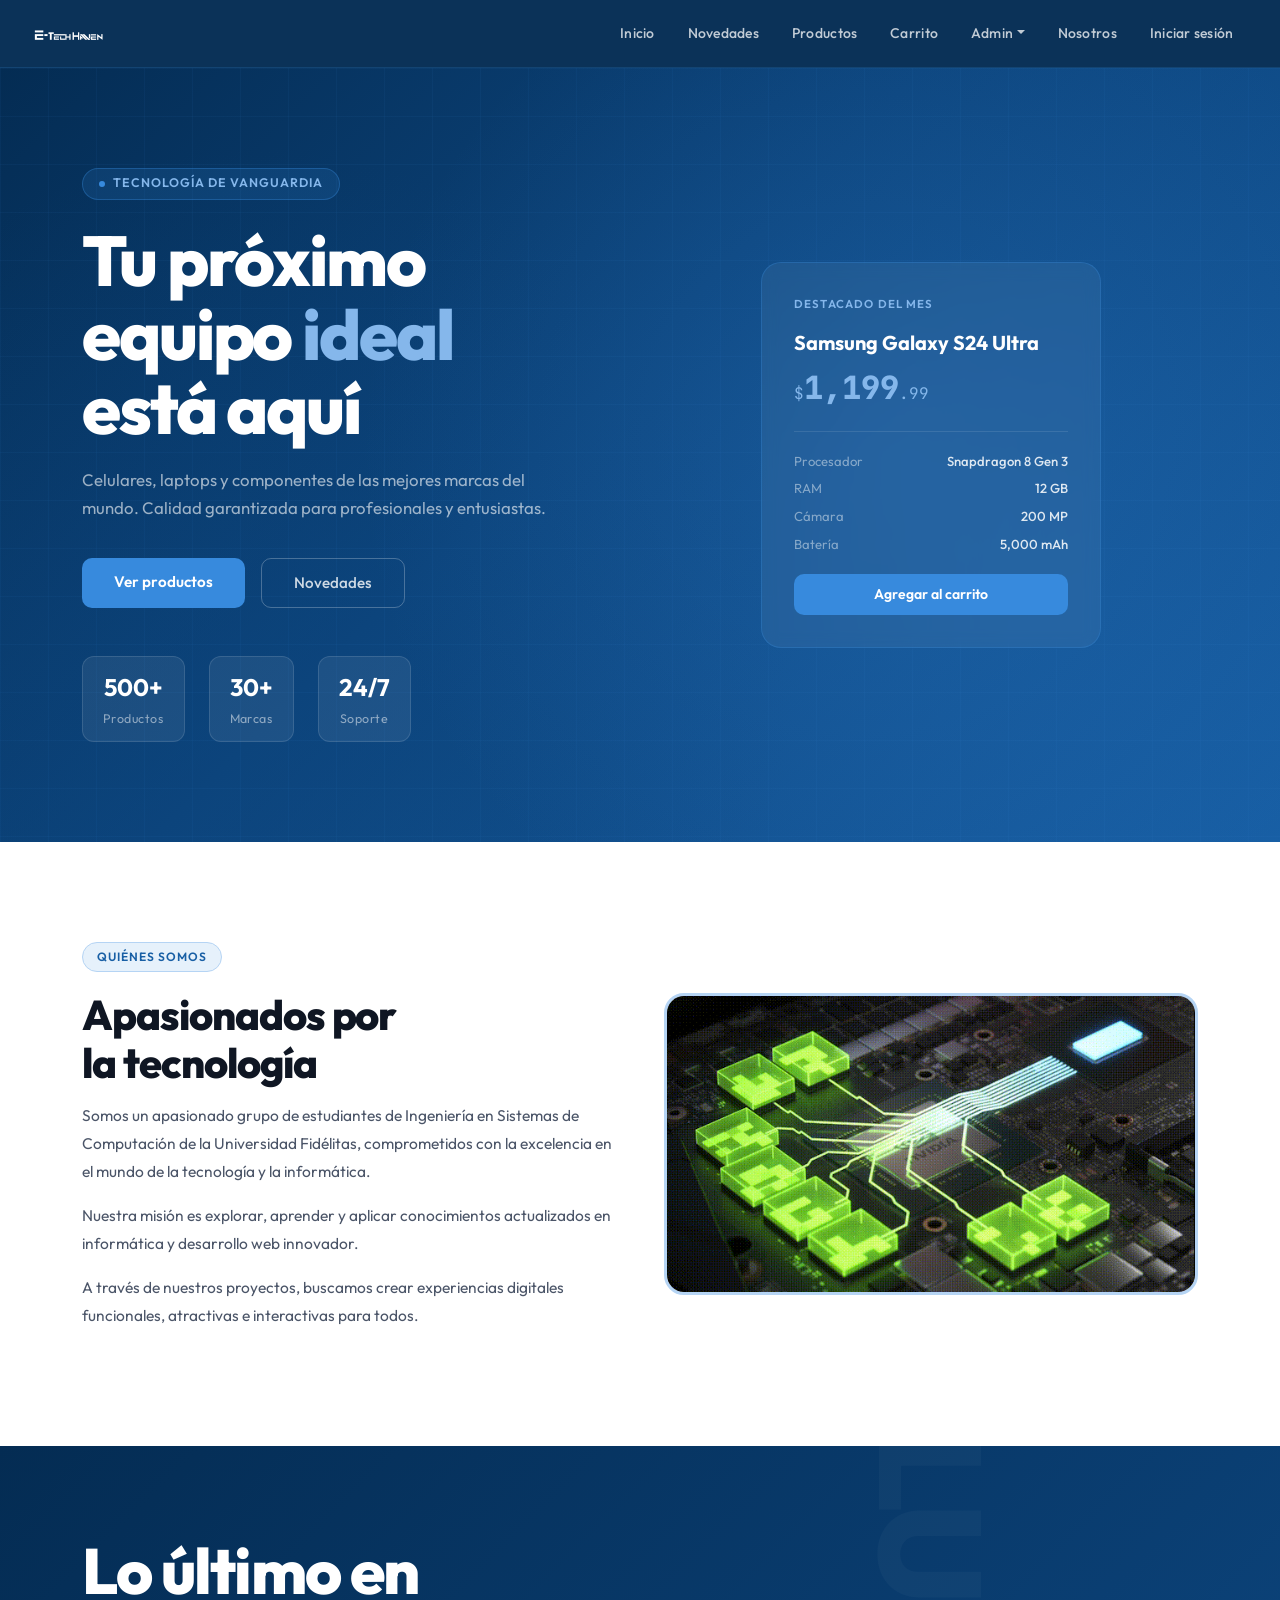
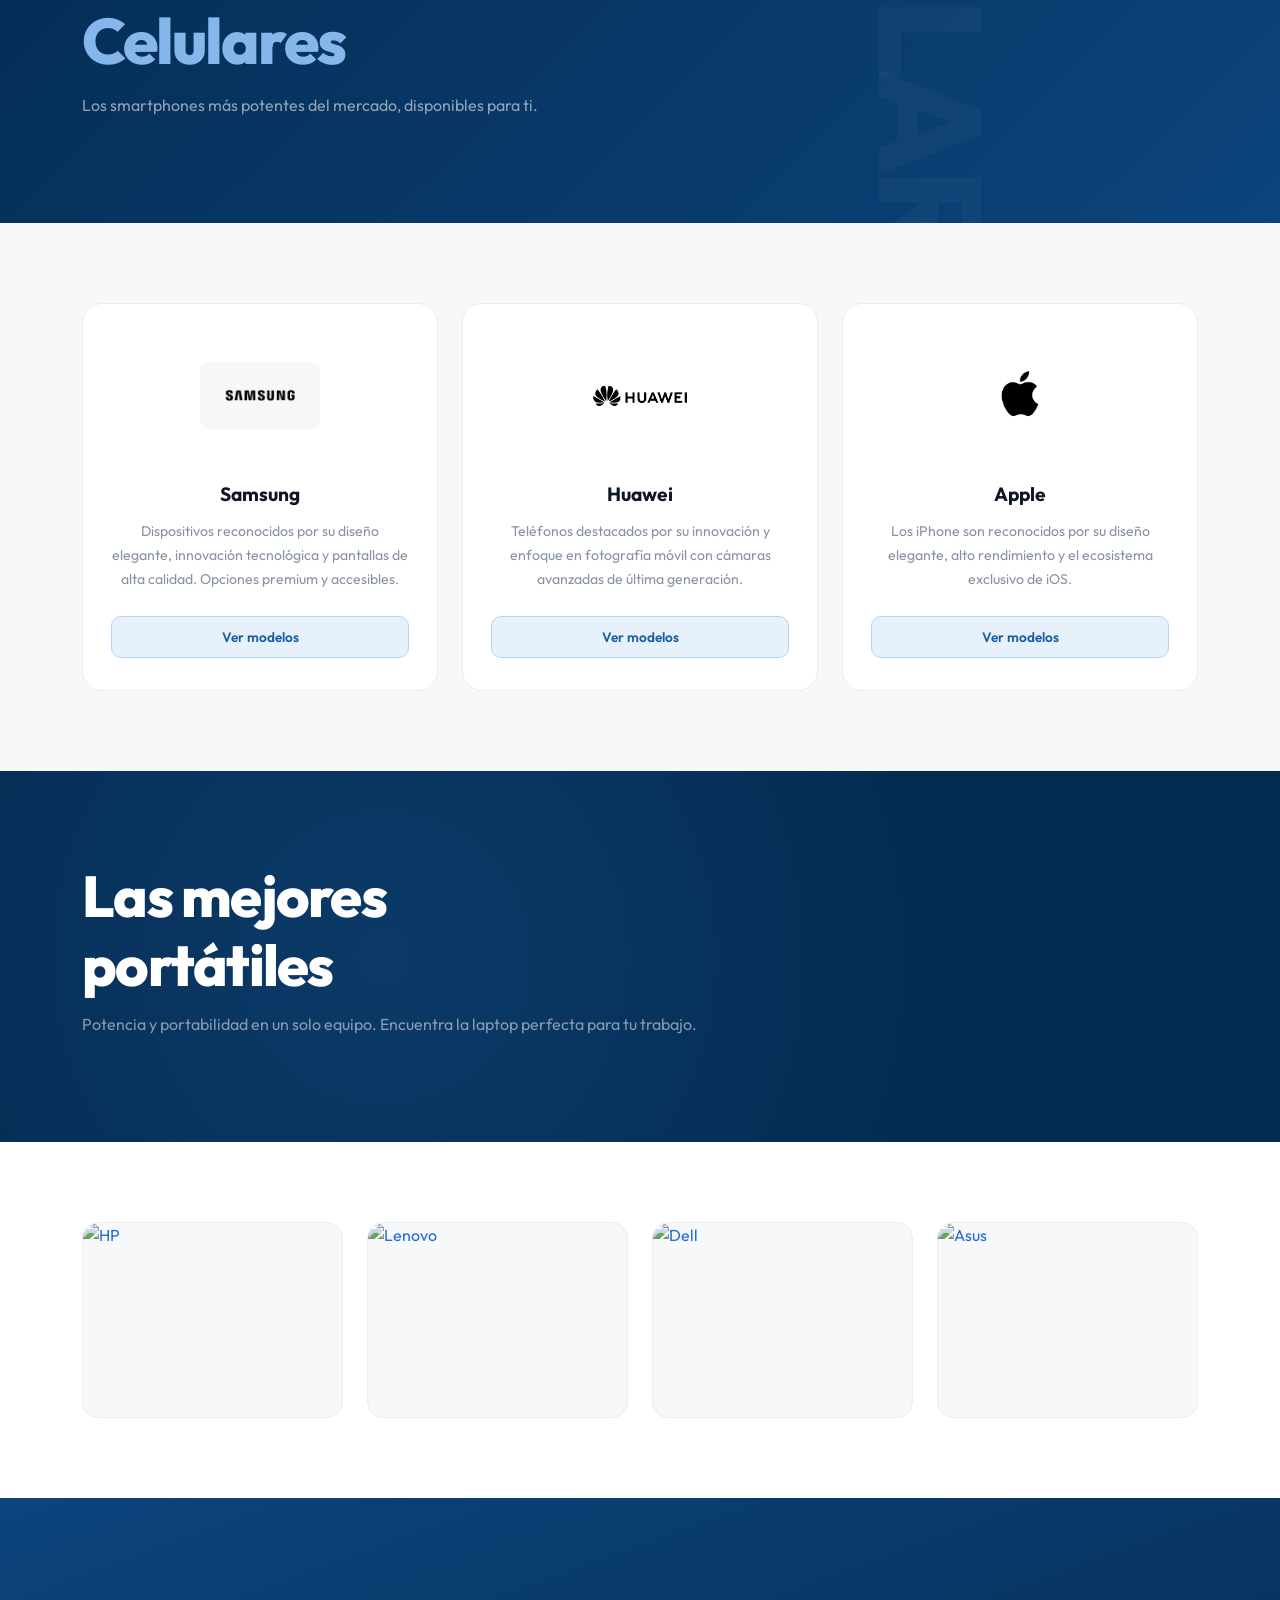
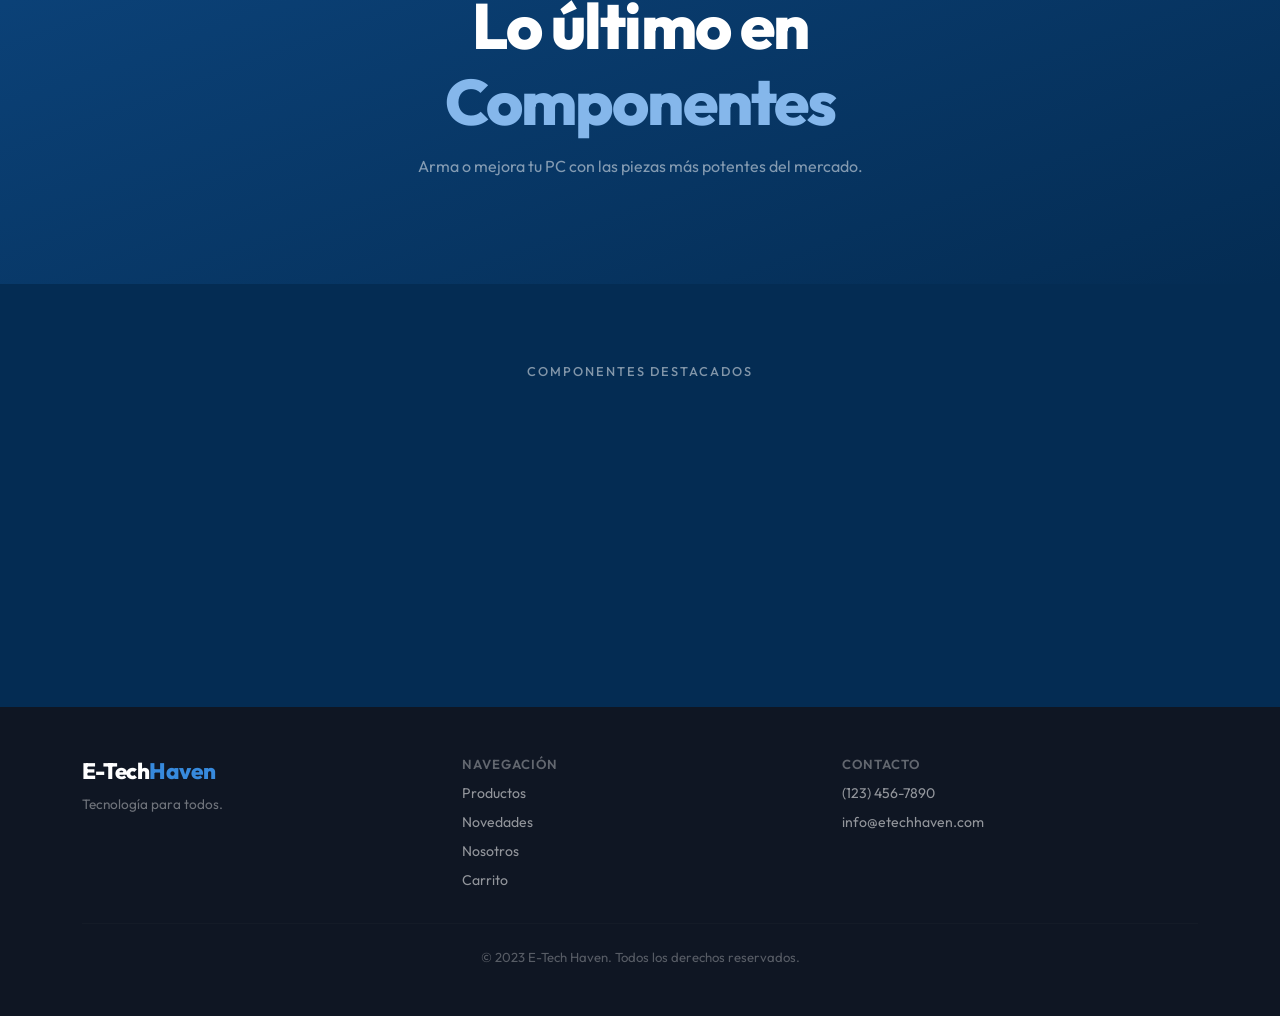
==== commit 56b91b46: "Modificaciones menores" ====
--- a/index.html
+++ b/index.html
@@ -7,7 +7,9 @@
     <title>E-Tech Haven</title>
 
     <link href="https://cdn.jsdelivr.net/npm/bootstrap@5.3.2/dist/css/bootstrap.min.css" rel="stylesheet">
-    <link href="https://fonts.googleapis.com/css2?family=Outfit:wght@300;400;500;600;700;800&family=JetBrains+Mono:wght@400;500&display=swap" rel="stylesheet">
+    <link
+        href="https://fonts.googleapis.com/css2?family=Outfit:wght@300;400;500;600;700;800&family=JetBrains+Mono:wght@400;500&display=swap"
+        rel="stylesheet">
     <link rel="stylesheet" href="css/style.css">
 </head>
 
@@ -27,18 +29,10 @@
 
             <div class="collapse navbar-collapse" id="navbarMenu">
                 <ul class="navbar-nav ms-auto align-items-lg-center gap-1">
-                    <li class="nav-item">
-                        <a class="nav-link" href="index.html">Inicio</a>
-                    </li>
-                    <li class="nav-item">
-                        <a class="nav-link" href="novedades.html">Novedades</a>
-                    </li>
-                    <li class="nav-item">
-                        <a class="nav-link" href="productos.html">Productos</a>
-                    </li>
-                    <li class="nav-item">
-                        <a class="nav-link" href="carrito.html">Carrito</a>
-                    </li>
+                    <li class="nav-item"><a class="nav-link" href="index.html">Inicio</a></li>
+                    <li class="nav-item"><a class="nav-link" href="novedades.html">Novedades</a></li>
+                    <li class="nav-item"><a class="nav-link" href="productos.html">Productos</a></li>
+                    <li class="nav-item"><a class="nav-link" href="carrito.html">Carrito</a></li>
                     <li class="nav-item dropdown">
                         <a class="nav-link dropdown-toggle" href="#" role="button" data-bs-toggle="dropdown">Admin</a>
                         <ul class="dropdown-menu">
@@ -46,9 +40,8 @@
                             <li><a class="dropdown-item" href="admin-categorias.html">Categorías</a></li>
                         </ul>
                     </li>
-                    <li class="nav-item">
-                        <a class="nav-link" href="nosotros.html">Nosotros</a>
-                    </li>
+                    <li class="nav-item"><a class="nav-link" href="nosotros.html">Nosotros</a></li>
+                    <li class="nav-item"><a class="nav-link" href="login.html">Iniciar sesión</a></li>
                 </ul>
             </div>
         </nav>
@@ -240,7 +233,8 @@
                 <div class="col-6 col-lg-3 reveal">
                     <a href="productos.html" style="text-decoration:none;">
                         <div class="brand-card">
-                            <img src="https://static.brusheezy.com/system/resources/previews/000/004/863/non_2x/hp-logo-photoshop-psds.jpg" alt="HP">
+                            <img src="https://static.brusheezy.com/system/resources/previews/000/004/863/non_2x/hp-logo-photoshop-psds.jpg"
+                                alt="HP">
                         </div>
                     </a>
                 </div>
@@ -248,7 +242,8 @@
                 <div class="col-6 col-lg-3 reveal">
                     <a href="productos.html" style="text-decoration:none;">
                         <div class="brand-card">
-                            <img src="https://static.vecteezy.com/system/resources/previews/020/927/585/non_2x/lenovo-logo-brand-phone-symbol-name-white-design-china-mobile-illustration-with-black-background-free-vector.jpg" alt="Lenovo">
+                            <img src="https://static.vecteezy.com/system/resources/previews/020/927/585/non_2x/lenovo-logo-brand-phone-symbol-name-white-design-china-mobile-illustration-with-black-background-free-vector.jpg"
+                                alt="Lenovo">
                         </div>
                     </a>
                 </div>
@@ -256,7 +251,8 @@
                 <div class="col-6 col-lg-3 reveal">
                     <a href="productos.html" style="text-decoration:none;">
                         <div class="brand-card">
-                            <img src="https://static.vecteezy.com/system/resources/previews/021/514/860/non_2x/dell-logo-brand-computer-symbol-white-design-usa-laptop-illustration-with-black-background-free-vector.jpg" alt="Dell">
+                            <img src="https://static.vecteezy.com/system/resources/previews/021/514/860/non_2x/dell-logo-brand-computer-symbol-white-design-usa-laptop-illustration-with-black-background-free-vector.jpg"
+                                alt="Dell">
                         </div>
                     </a>
                 </div>
@@ -264,7 +260,8 @@
                 <div class="col-6 col-lg-3 reveal">
                     <a href="productos.html" style="text-decoration:none;">
                         <div class="brand-card">
-                            <img src="https://wallpaper.forfun.com/fetch/84/849cec15b51a7351ed511cea504463f7.jpeg" alt="Asus">
+                            <img src="https://wallpaper.forfun.com/fetch/84/849cec15b51a7351ed511cea504463f7.jpeg"
+                                alt="Asus">
                         </div>
                     </a>
                 </div>
@@ -287,14 +284,27 @@
     <section class="gallery-section">
         <h3>Componentes destacados</h3>
         <div class="box">
-            <span style="--i:1;"><img src="https://i0.wp.com/i.ibb.co/CH8rZbj/AMD-RYZEN-5-4500-WITH-WRAITH-STEALTH-CO-3-RD-3-6-GHZ.jpg" alt="Procesador AMD"></span>
-            <span style="--i:2;"><img src="https://i2.wp.com/i.ibb.co/1z81qj5/Nz-U4-Y2-Rl-OD-1000x1000-1.jpg" alt="Componente"></span>
-            <span style="--i:3;"><img src="https://i2.wp.com/i.ibb.co/x3hm78x/HD-INTERNO-1-TB-3-5-WD-BLUE-WD10-EZEX.webp" alt="Disco duro WD"></span>
-            <span style="--i:4;"><img src="https://i2.wp.com/i.ibb.co/m4nKQhn/71-KNva9w-Gu-L-AC-UL600-SR600-600-1.jpg" alt="Hardware"></span>
-            <span style="--i:5;"><img src="https://i2.wp.com/i.ibb.co/L0ymPcN/ee4519755284197fb566e19645b4f3e0.jpg" alt="Componente PC"></span>
-            <span style="--i:6;"><img src="https://i0.wp.com/i.ibb.co/HzF9gcS/patriot-memoria-ram-viper-steel-cl18-64gb-2x32gb-ddr4-3200mhz.jpg" alt="RAM Patriot"></span>
-            <span style="--i:7;"><img src="https://www.hellotech.com/blog/wp-content/uploads/2020/02/what-is-a-gpu-770x462.jpg" alt="GPU"></span>
-            <span style="--i:8;"><img src="https://i2.wp.com/i.ibb.co/2508fSc/FUENTE-DE-PODER-COOLER-MASTER-GOLG-700-W-80-GOLD-ATX.webp" alt="Fuente de poder"></span>
+            <span style="--i:1;"><img
+                    src="https://i0.wp.com/i.ibb.co/CH8rZbj/AMD-RYZEN-5-4500-WITH-WRAITH-STEALTH-CO-3-RD-3-6-GHZ.jpg"
+                    alt="Procesador AMD"></span>
+            <span style="--i:2;"><img src="https://i2.wp.com/i.ibb.co/1z81qj5/Nz-U4-Y2-Rl-OD-1000x1000-1.jpg"
+                    alt="Componente"></span>
+            <span style="--i:3;"><img
+                    src="https://i2.wp.com/i.ibb.co/x3hm78x/HD-INTERNO-1-TB-3-5-WD-BLUE-WD10-EZEX.webp"
+                    alt="Disco duro WD"></span>
+            <span style="--i:4;"><img src="https://i2.wp.com/i.ibb.co/m4nKQhn/71-KNva9w-Gu-L-AC-UL600-SR600-600-1.jpg"
+                    alt="Hardware"></span>
+            <span style="--i:5;"><img src="https://i2.wp.com/i.ibb.co/L0ymPcN/ee4519755284197fb566e19645b4f3e0.jpg"
+                    alt="Componente PC"></span>
+            <span style="--i:6;"><img
+                    src="https://i0.wp.com/i.ibb.co/HzF9gcS/patriot-memoria-ram-viper-steel-cl18-64gb-2x32gb-ddr4-3200mhz.jpg"
+                    alt="RAM Patriot"></span>
+            <span style="--i:7;"><img
+                    src="https://www.hellotech.com/blog/wp-content/uploads/2020/02/what-is-a-gpu-770x462.jpg"
+                    alt="GPU"></span>
+            <span style="--i:8;"><img
+                    src="https://i2.wp.com/i.ibb.co/2508fSc/FUENTE-DE-PODER-COOLER-MASTER-GOLG-700-W-80-GOLD-ATX.webp"
+                    alt="Fuente de poder"></span>
         </div>
     </section>
 
@@ -313,8 +323,8 @@
                     <div class="d-flex flex-column gap-2 mt-2">
                         <a href="productos.html" class="footer-link">Productos</a>
                         <a href="novedades.html" class="footer-link">Novedades</a>
-                        <a href="nosotros.html"  class="footer-link">Nosotros</a>
-                        <a href="carrito.html"   class="footer-link">Carrito</a>
+                        <a href="nosotros.html" class="footer-link">Nosotros</a>
+                        <a href="carrito.html" class="footer-link">Carrito</a>
                     </div>
                 </div>
 
